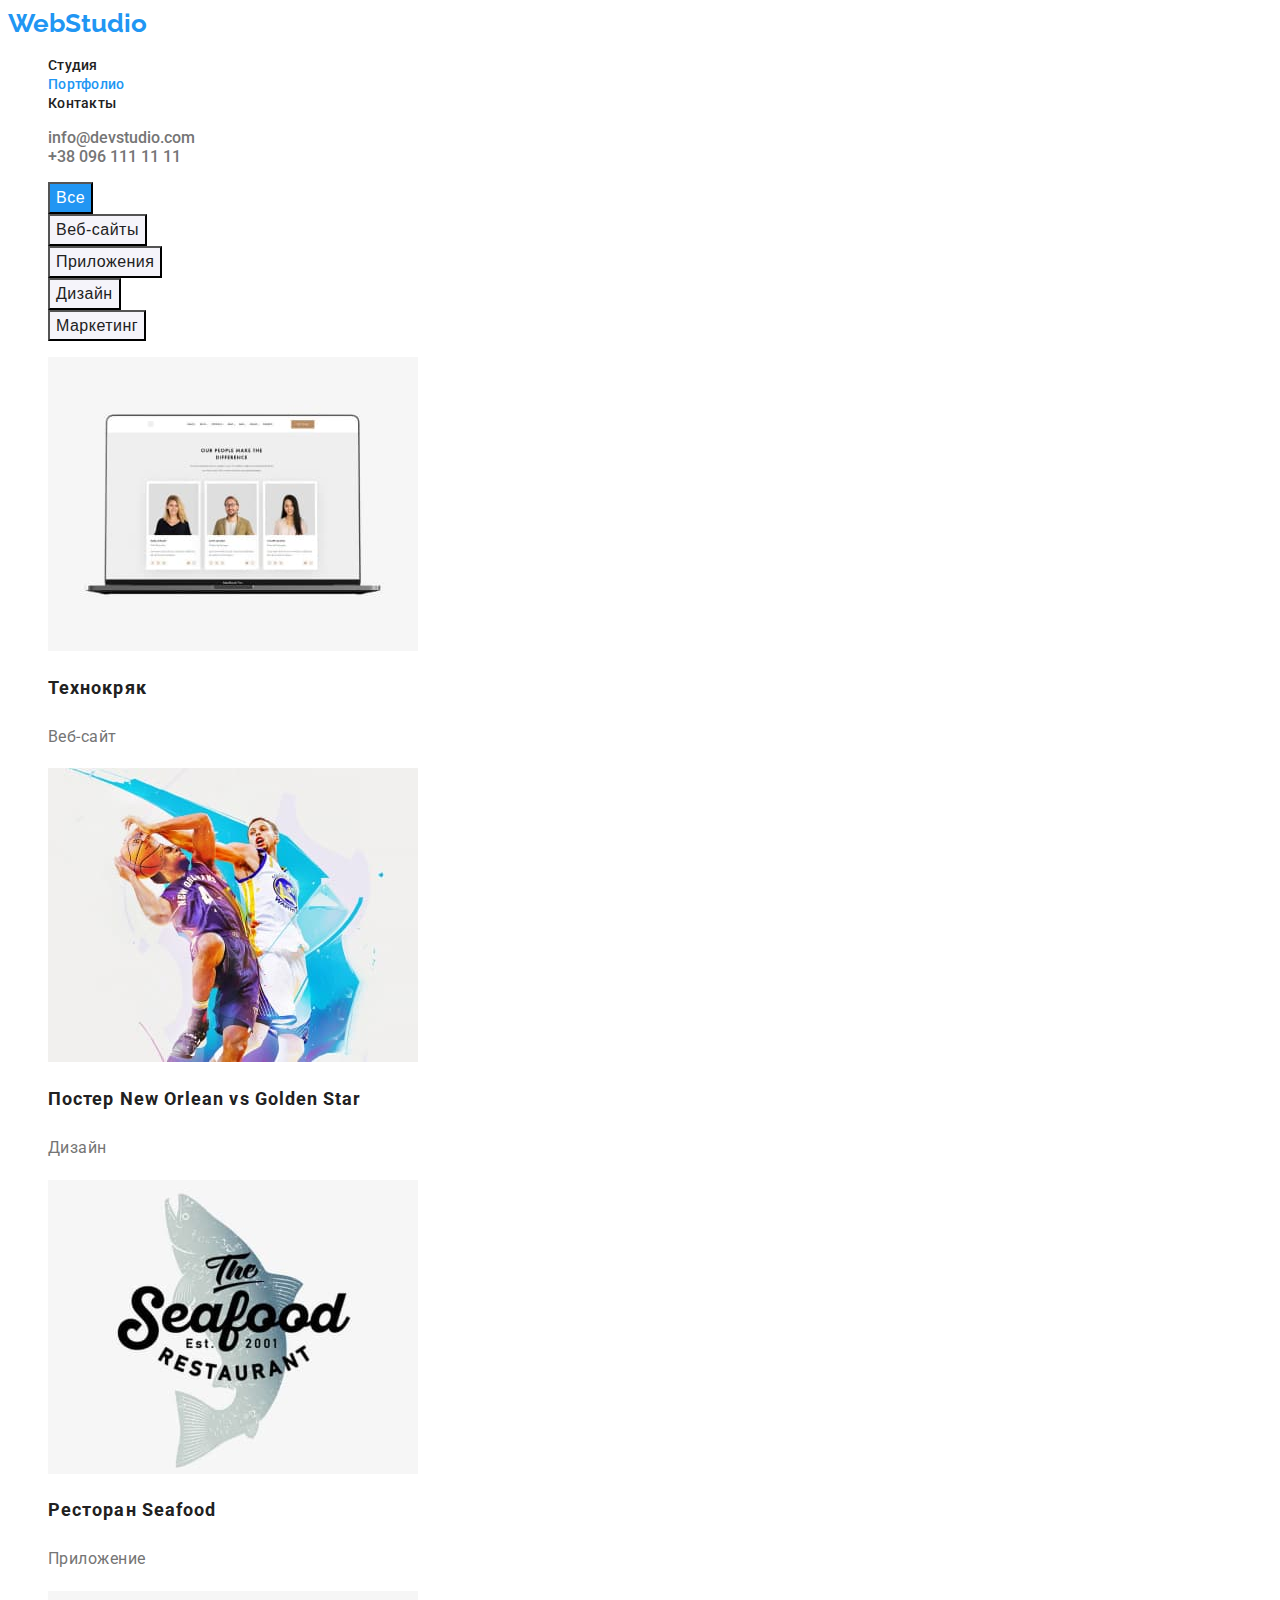
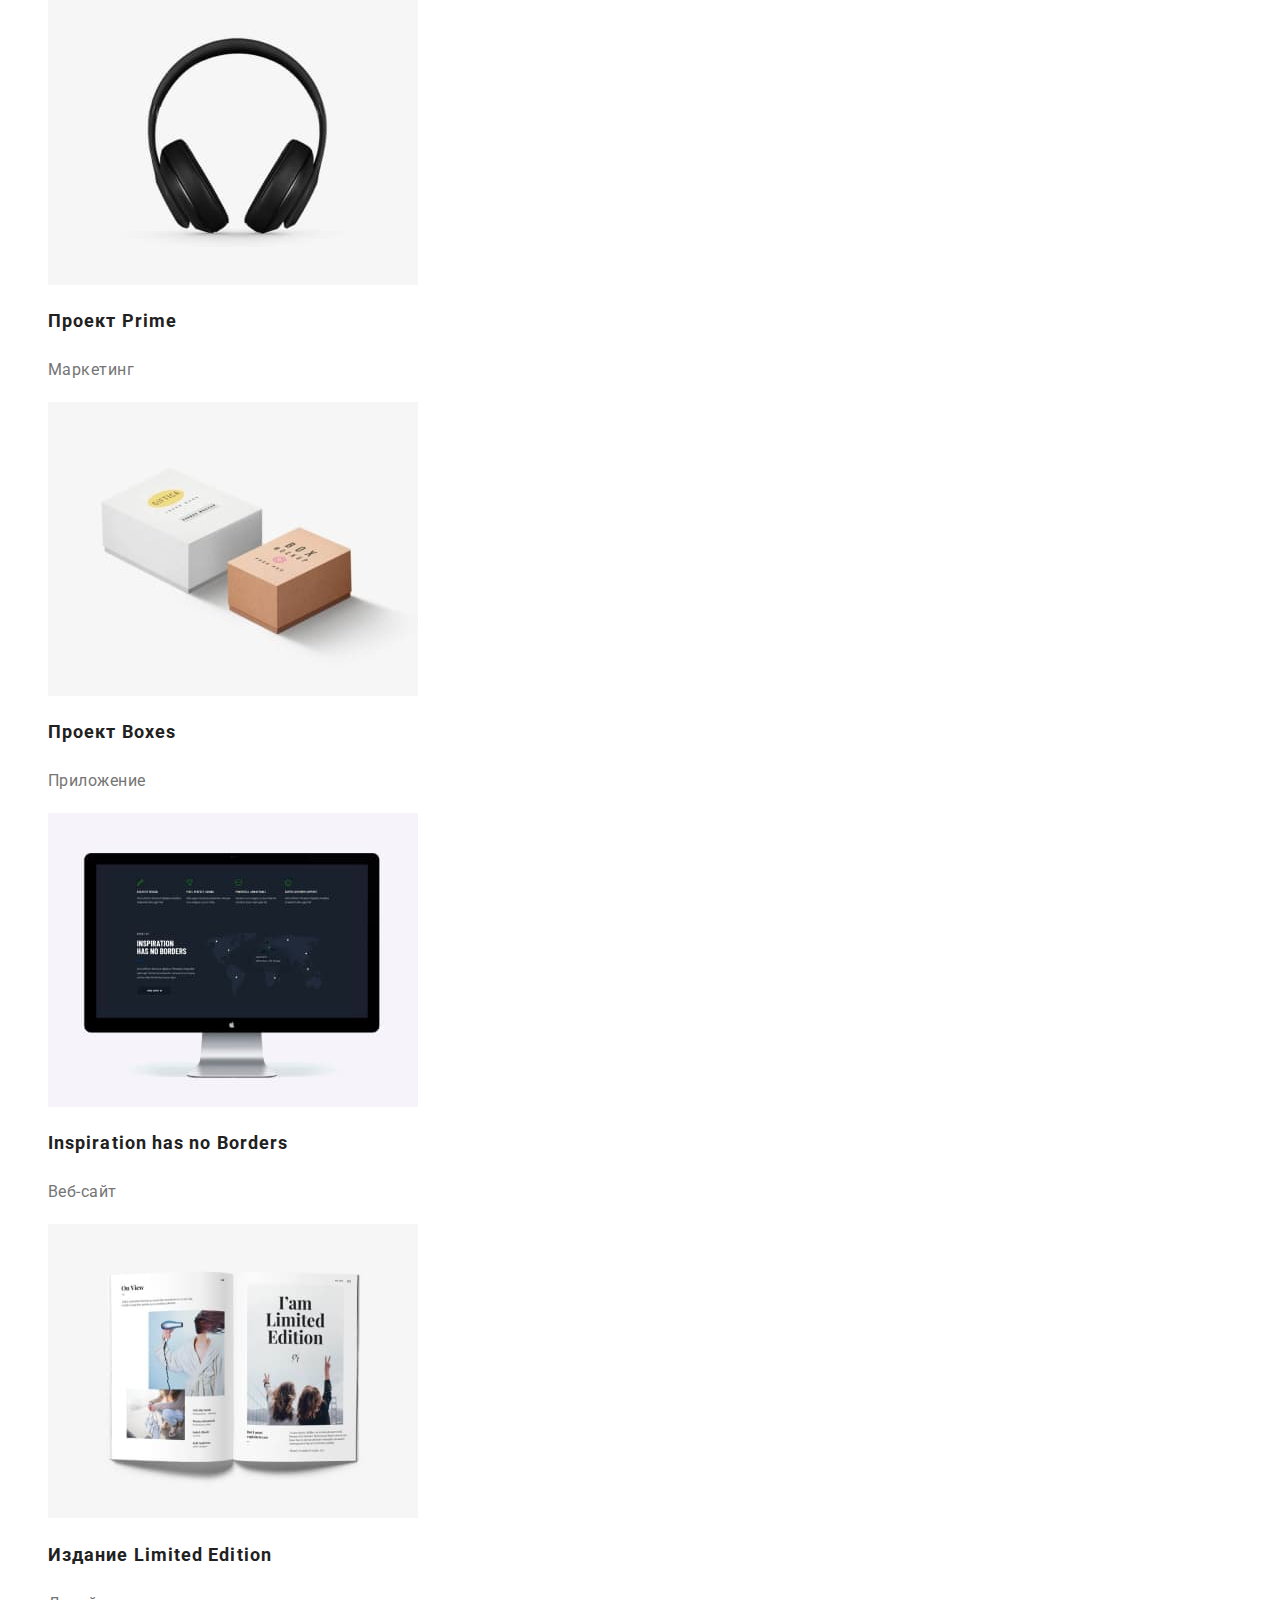
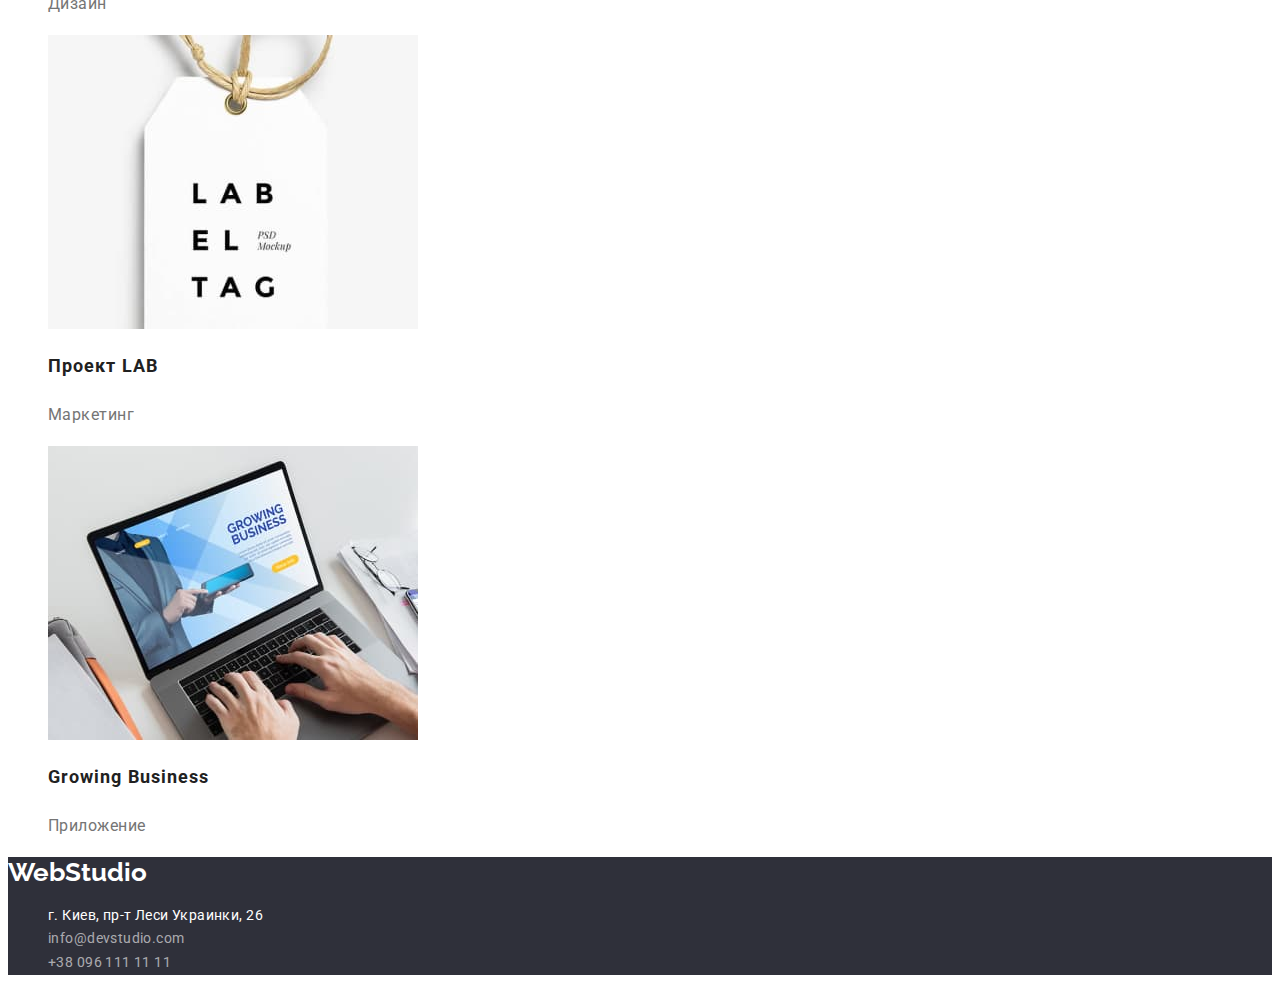
==== portfolio.html @ 75a7513d "Initial commit" ====
<!DOCTYPE html>
<html lang="ru">
<!--head-->

<head>
    <meta charset="UTF-8" />
    <meta http-equiv="X-UA-Compatible" content="IE=edge" />
    <meta name="viewport" content="width=device-width, initial-scale=1.0" />
    <title>Web Studio</title>
    <link rel="preconnect" href="https://fonts.googleapis.com" />
    <link rel="preconnect" href="https://fonts.gstatic.com" crossorigin />
    <link href="https://fonts.googleapis.com/css2?family=Raleway:wght@700&family=Roboto:wght@400;500;700;900&display=swap" rel="stylesheet" />
    <link rel="stylesheet" href="./css/style.css" />
</head>
<!--body-->

<body>
    <!--header-->
    <header class="header">
        <a href="./index.html" lang="en" class="logo link"><span>Web</span>Studio</a>
        <nav class="header-nav link">
            <ul class="nav-list list">
                <li class="nav-item"><a href="./index.html" class="nav-link link">Студия</a></li>
                <li class="nav-item">
                    <a href="./portfolio.html" class="nav-link link current-link">Портфолио</a>
                </li>
                <li class="nav-item"><a href="" class="nav-link link">Контакты</a></li>
            </ul>
        </nav>
        <ul class="contact-us list">
            <li class="contact-us-item">
                <a href="mailto:info@devstudio.com" lang="en" class="contact-us-link link">info@devstudio.com</a
          >
        </li>
        <li class="contact-us-item">
          <a href="tel:+380961111111" class="contact-us-link link">+38 096 111 11 11</a>
            </li>
        </ul>
    </header>
    <!--main-->
    <main>
        <section class="portfolio">
            <h1 class="visually-hidden">Наши работы</h1>
            <div class="portfolio-btn-list">
                <ul class="list">
                    <li>
                        <button type="button" class="portfolio-btn current-portfolio-btn">Все</button>
                    </li>
                    <li>
                        <button type="button" class="portfolio-btn">Веб-сайты</button>
                    </li>
                    <li>
                        <button type="button" class="portfolio-btn">Приложения</button>
                    </li>
                    <li>
                        <button type="button" class="portfolio-btn">Дизайн</button>
                    </li>
                    <li>
                        <button type="button" class="portfolio-btn">Маркетинг</button>
                    </li>
                </ul>
            </div>
            <ul class="list">
                <li>
                    <div>
                        <img src="./images/body/portfolio/technokrjak.jpg" alt="Наши люди" width="370" height="294" />
                        <h2 class="portfolio-title">Технокряк</h2>
                        <p class="portfolio-text">Веб-сайт</p>
                    </div>
                </li>
                <li>
                    <div>
                        <img src="./images/body/portfolio/new-orlean-vs-golden-star.jpg" alt="Баскетболисты" width="370" height="294" />
                        <h2 class="portfolio-title">Постер New Orlean vs Golden Star</h2>
                        <p class="portfolio-text">Дизайн</p>
                    </div>
                </li>
                <li>
                    <div>
                        <img src="./images/body/portfolio/seafood.jpg" alt="Постер ресторана Сифуд" width="370" height="294" />
                        <h2 class="portfolio-title">Ресторан Seafood</h2>
                        <p class="portfolio-text">Приложение</p>
                    </div>
                </li>
                <li>
                    <div>
                        <img src="./images/body/portfolio/project-prime.jpg" alt="Наушники" width="370" height="294" />
                        <h2 class="portfolio-title">Проект Prime</h2>
                        <p class="portfolio-text">Маркетинг</p>
                    </div>
                </li>
                <li>
                    <div>
                        <img src="./images/body/portfolio/project-boxes.jpg" alt="Две коробки" width="370" height="294" />
                        <h2 class="portfolio-title">Проект Boxes</h2>
                        <p class="portfolio-text">Приложение</p>
                    </div>
                </li>
                <li>
                    <div></div>
                    <img src="./images/body/portfolio/inspirations.jpg" alt="Монитор с отобращающимся сайтом на нем" width="370" height="294" />
                    <h2 class="portfolio-title">Inspiration has no Borders</h2>
                    <p class="portfolio-text">Веб-сайт</p>
                </li>
                <li>
                    <div>
                        <img src="./images/body/portfolio/limited-edition.jpg" alt="Открытая книга" width="370" height="294" />
                        <h2 class="portfolio-title">Издание Limited Edition</h2>
                        <p class="portfolio-text">Дизайн</p>
                    </div>
                </li>
                <li>
                    <div>
                        <img src="./images/body/portfolio/project-lab.jpg" alt="Бирка с надписью" width="370" height="294" />
                        <h2 class="portfolio-title">Проект LAB</h2>
                        <p class="portfolio-text">Маркетинг</p>
                    </div>
                </li>
                <li>
                    <div>
                        <img src="./images/body/portfolio/growing-business.jpg" alt="Работа за ноутбуком" width="370" height="294" />
                        <h2 class="portfolio-title">Growing Business</h2>
                        <p class="portfolio-text">Приложение</p>
                    </div>
                </li>
            </ul>
        </section>
    </main>
    <!--footer-->
    <footer class="footer">
        <a href="./index.html" lang="en" class="logo link logo-footer"><span>Web</span>Studio</a>
        <address class="address">
        <ul class="address-list list">
          <li class="address-item">
            <a
              href="https://goo.gl/maps/aVmXrmSKE6ymTyCH6"
              target="no_blank"
              rel="noopener noreferer"
              class="address-link office link"
              >г. Киев, пр-т Леси Украинки, 26</a
            >
          </li>
          <li class="address-item">
            <a href="mailto:info@devstudio.com" lang="en" class="address-link link"
              >info@devstudio.com</a
            >
          </li>
          <li class="address-item">
            <a href="tel:+380961111111" class="address-link link">+38 096 111 11 11</a>
          </li>
        </ul>
      </address>
    </footer>
</body>

</html>
---- css/style.css ----
:root {
    --main-font-family: 'Roboto', sans-serif;
    --secondary-font-family: 'Raleway', sans-serif;
    --text-font-size: 14px;
    --hero-text-color: #FFFFFF;
    --primary-text-color: #212121;
    --secondary-text-color: #757575;
    --accent-color: #2196F3;
    --primary-background-color: #2F303A;
    --secondary-background-color: #F5F4FA;
    --address-text-color: rgba(255, 255, 255, 0.6);
}

body {
    font-family: var(--main-font-family);
}

.list {
    list-style: none;
}

.link {
    text-decoration: none;
}

.address {
    font-style: normal;
}

.visually-hidden {
    position: absolute;
    width: 1px;
    height: 1px;
    margin: -1px;
    border: 0;
    padding: 0;
    clip: rect(0 0 0 0);
    overflow: hidden;
}


/*------HEADER------*/

.logo {
    font-family: var(--secondary-font-family);
    font-weight: 700;
    font-size: 26px;
    line-height: 1.19;
    color: var(--accent-color);
}

.logo-header {
    color: var(--primary-text-color);
}

.nav-link {
    font-weight: 500;
    font-size: var(--text-font-size);
    line-height: 1.14;
    letter-spacing: 0.02em;
    color: var(--primary-text-color);
}

.nav-link:hover,
.nav-link:focus {
    color: var(--accent-color);
    cursor: pointer;
}

.current-link {
    color: var(--accent-color);
}

.contact-us-link {
    font-weight: 500;
    color: var(--secondary-text-color);
}

.contact-us-link:hover,
.contact-us-link:focus {
    color: var(--accent-color);
    cursor: pointer;
}


/*------HEADER------*/


/*------MAIN------*/

.hero {
    background-color: var(--primary-background-color);
    color: var(--hero-text-color);
}

.hero-title {
    font-weight: 900;
    font-size: 44px;
    line-height: 1.36;
    text-align: center;
    letter-spacing: 0.06em;
    text-transform: uppercase;
}

.btn {
    font-weight: 700;
    font-size: 16px;
    line-height: 1.88;
    display: flex;
    align-items: center;
    text-align: center;
    letter-spacing: 0.06em;
    background-color: var(--accent-color);
    box-shadow: 0px 4px 4px rgba(0, 0, 0, 0.15);
    border-radius: 4px;
    color: inherit;
}

.main-tasks-title {
    font-weight: 700;
    font-size: var(--text-font-size);
    line-height: 1.14;
    letter-spacing: 0.03em;
    text-transform: uppercase;
    color: var(--primary-text-color);
}

.main-tasks-text {
    font-weight: 400;
    font-size: var(--text-font-size);
    line-height: 1.71;
    letter-spacing: 0.03em;
    color: var(--secondary-text-color);
}

.our-work-title,
.our-team-title {
    font-weight: 700;
    font-size: 36px;
    line-height: 1.17;
    text-align: center;
    letter-spacing: 0.03em;
    color: var(--primary-text-color);
}

.our-team {
    background-color: var(--secondary-background-color);
}

.our-team-name,
.our-team-text {
    font-weight: 500;
    font-size: 16px;
    line-height: 1.19;
    text-align: center;
    letter-spacing: 0.03em;
    color: var(--primary-text-color);
}

.our-team-text {
    font-weight: 400;
    color: var(--secondary-text-color);
}


/*---PORTFOLIO----*/

.portfolio-btn {
    font-weight: 500;
    font-size: 16px;
    line-height: 1.62;
    text-align: center;
    letter-spacing: 0.03em;
    color: var(--primary-text-color);
    background-color: var(--secondary-background-color);
}

.portfolio-btn:hover,
.portfolio-btn:focus {
    color: var(--hero-text-color);
    background-color: var(--accent-color);
}

.current-portfolio-btn {
    background-color: var(--accent-color);
    color: var(--hero-text-color);
}

.portfolio-title {
    font-weight: 700;
    font-size: 18px;
    line-height: 2;
    letter-spacing: 0.06em;
    color: var(--primary-text-color);
}

.portfolio-text {
    font-weight: 400;
    font-size: 16px;
    line-height: 1.88;
    letter-spacing: 0.03em;
    color: var(--secondary-text-color);
}


/*---PORTFOLIO----*/


/*------MAIN------*/


/*------FOOTER------*/

.footer {
    background-color: var(--primary-background-color);
}

.address-link {
    font-weight: 400;
    font-size: var(--text-font-size);
    line-height: 1.71;
    letter-spacing: 0.03em;
    color: var(--address-text-color);
}

.office {
    color: var(--hero-text-color);
}

.logo-footer {
    color: var(--hero-text-color);
}
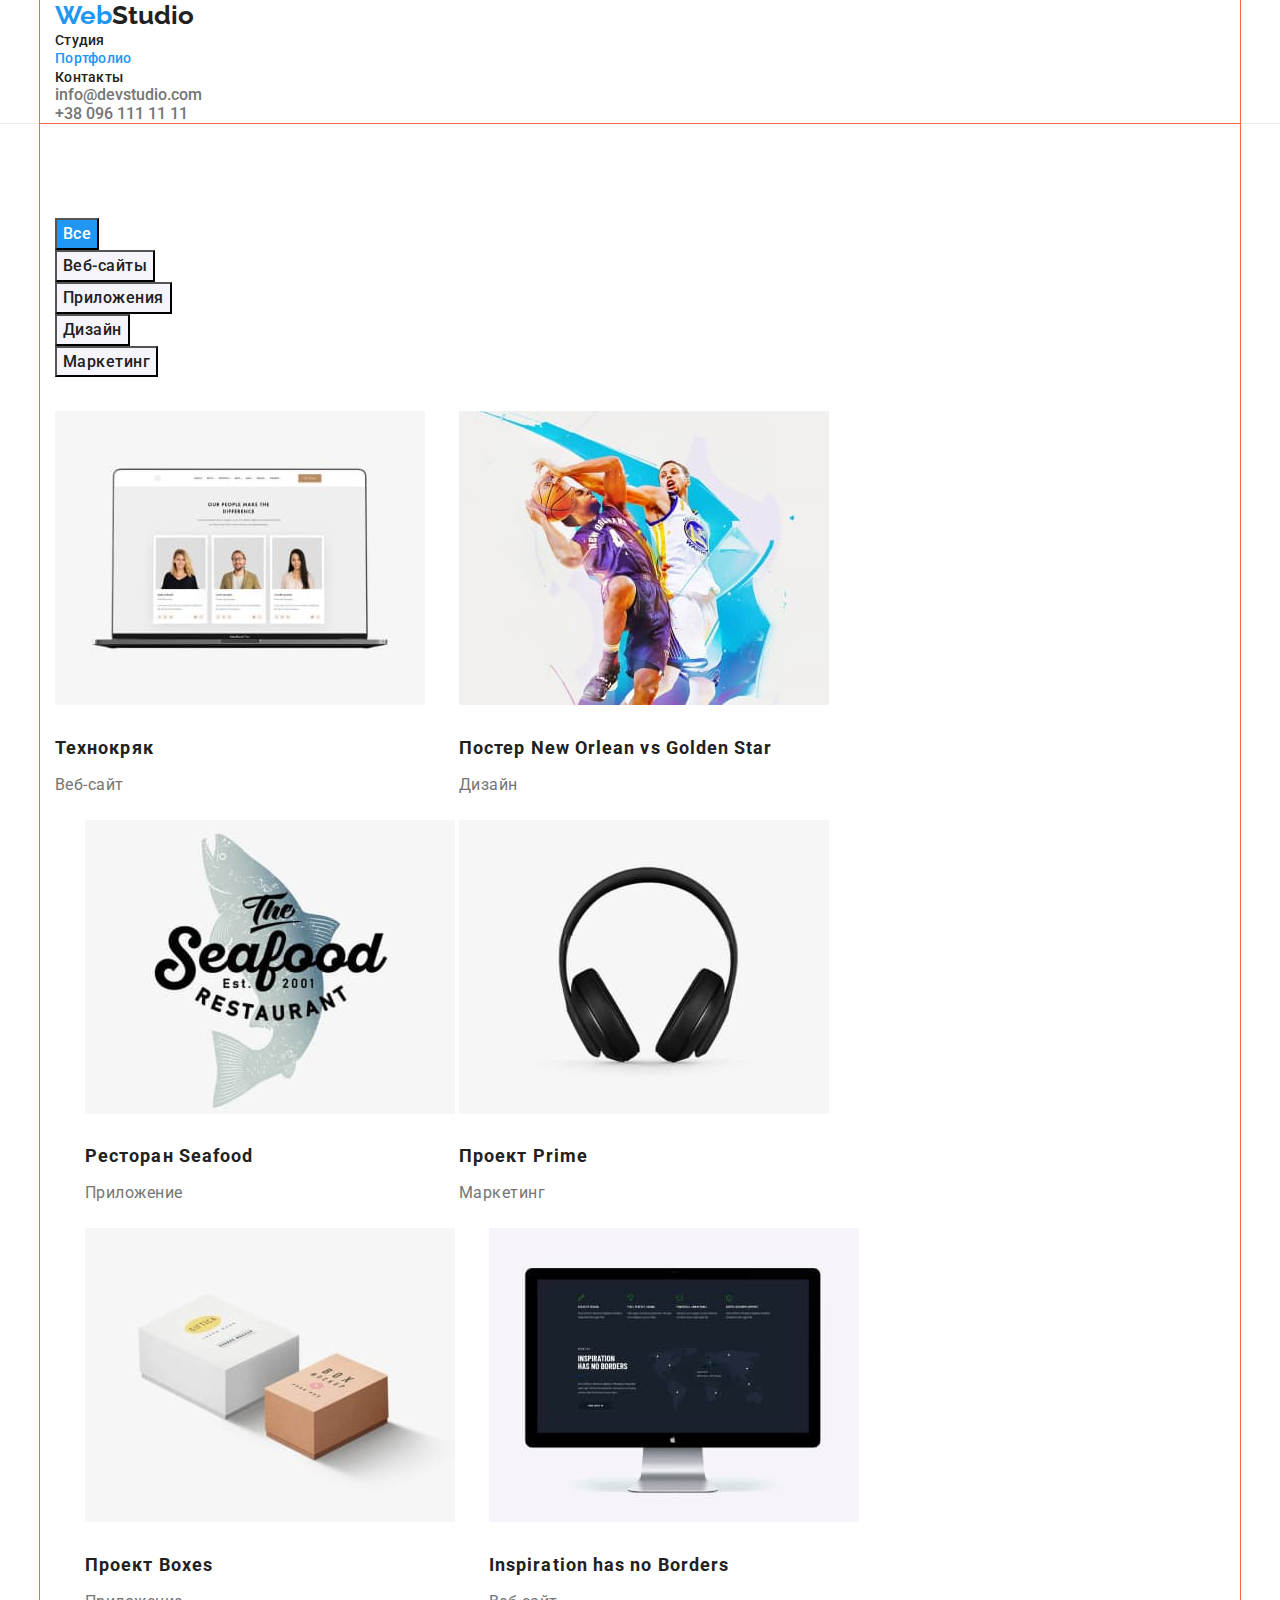
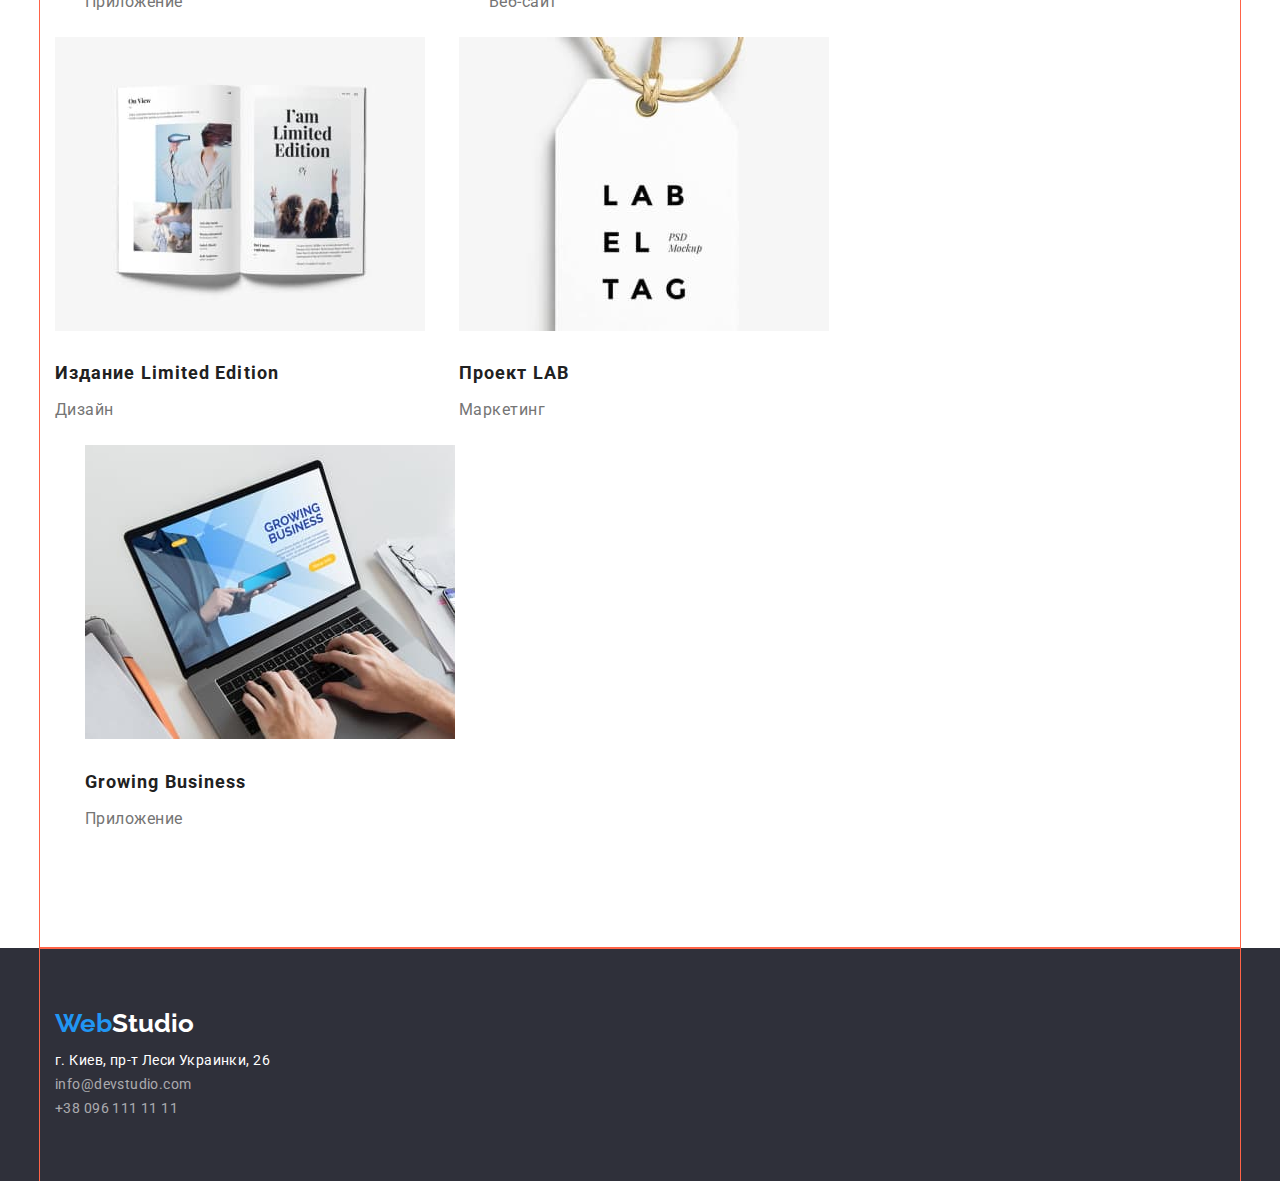
==== commit dfbef8e4: "add margin/padding" ====
--- a/portfolio.html
+++ b/portfolio.html
@@ -10,6 +10,7 @@
     <link rel="preconnect" href="https://fonts.googleapis.com" />
     <link rel="preconnect" href="https://fonts.gstatic.com" crossorigin />
     <link href="https://fonts.googleapis.com/css2?family=Raleway:wght@700&family=Roboto:wght@400;500;700;900&display=swap" rel="stylesheet" />
+    <link rel="stylesheet" href="https://cdn.jsdelivr.net/npm/modern-normalize@1.1.0/modern-normalize.min.css" />
     <link rel="stylesheet" href="./css/style.css" />
 </head>
 <!--body-->
@@ -17,139 +18,152 @@
 <body>
     <!--header-->
     <header class="header">
-        <a href="./index.html" lang="en" class="logo link"><span>Web</span>Studio</a>
+        <div class="container">
+            <a href="./index.html" lang="en" class="logo link">Web<span class="logo-header">Studio</span></a
+        >
         <nav class="header-nav link">
-            <ul class="nav-list list">
-                <li class="nav-item"><a href="./index.html" class="nav-link link">Студия</a></li>
-                <li class="nav-item">
-                    <a href="./portfolio.html" class="nav-link link current-link">Портфолио</a>
+          <ul class="nav-list list">
+            <li class="nav-item">
+              <a href="./index.html" class="nav-link link">Студия</a>
+            </li>
+            <li class="nav-item">
+                <a href="./portfolio.html " class="nav-link link current-link">Портфолио</a>
+            </li>
+            <li class="nav-item">
+                <a href="#" class="nav-link link">Контакты</a>
+            </li>
+            </ul>
+            </nav>
+            <ul class="contact-us list">
+                <li class="contact-us-item">
+                    <a href="mailto:info@devstudio.com" lang="en" class="contact-us-link link">info@devstudio.com</a
+            >
+          </li>
+          <li class="contact-us-item">
+            <a href="tel:+380961111111" class="contact-us-link link">+38 096 111 11 11</a>
                 </li>
-                <li class="nav-item"><a href="" class="nav-link link">Контакты</a></li>
             </ul>
-        </nav>
-        <ul class="contact-us list">
-            <li class="contact-us-item">
-                <a href="mailto:info@devstudio.com" lang="en" class="contact-us-link link">info@devstudio.com</a
-          >
-        </li>
-        <li class="contact-us-item">
-          <a href="tel:+380961111111" class="contact-us-link link">+38 096 111 11 11</a>
-            </li>
-        </ul>
+        </div>
     </header>
     <!--main-->
     <main>
         <section class="portfolio">
-            <h1 class="visually-hidden">Наши работы</h1>
-            <div class="portfolio-btn-list">
+            <div class="container">
+                <h1 class="visually-hidden">Наши работы</h1>
+                <div class="portfolio-btn-list">
+                    <ul class="list">
+                        <li class="item">
+                            <button type="button" class="portfolio-btn current-portfolio-btn">Все</button>
+                        </li>
+                        <li class="item">
+                            <button type="button" class="portfolio-btn">Веб-сайты</button>
+                        </li>
+                        <li class="item">
+                            <button type="button" class="portfolio-btn">Приложения</button>
+                        </li>
+                        <li class="item">
+                            <button type="button" class="portfolio-btn">Дизайн</button>
+                        </li>
+                        <li class="item">
+                            <button type="button" class="portfolio-btn">Маркетинг</button>
+                        </li>
+                    </ul>
+                </div>
                 <ul class="list">
-                    <li>
-                        <button type="button" class="portfolio-btn current-portfolio-btn">Все</button>
+                    <li class="portfolio-item">
+                        <div class="inner-box">
+                            <img class="img" src="./images/body/portfolio/technokrjak.jpg" alt="Наши люди" width="370" height="294" />
+                            <h2 class="portfolio-title">Технокряк</h2>
+                            <p class="portfolio-text">Веб-сайт</p>
+                        </div>
                     </li>
-                    <li>
-                        <button type="button" class="portfolio-btn">Веб-сайты</button>
+                    <li class="portfolio-item">
+                        <div class="inner-box">
+                            <img class="img" src="./images/body/portfolio/new-orlean-vs-golden-star.jpg" alt="Баскетболисты" width="370" height="294" />
+                            <h2 class="portfolio-title">Постер New Orlean vs Golden Star</h2>
+                            <p class="portfolio-text">Дизайн</p>
+                        </div>
                     </li>
-                    <li>
-                        <button type="button" class="portfolio-btn">Приложения</button>
+                    <li class="portfolio-item">
+                        <div class="inner-box">
+                            <img class="img" src="./images/body/portfolio/seafood.jpg" alt="Постер ресторана Сифуд" width="370" height="294" />
+                            <h2 class="portfolio-title">Ресторан Seafood</h2>
+                            <p class="portfolio-text">Приложение</p>
+                        </div>
                     </li>
-                    <li>
-                        <button type="button" class="portfolio-btn">Дизайн</button>
+                    <li class="portfolio-item">
+                        <div class="inner-box">
+                            <img class="img" src="./images/body/portfolio/project-prime.jpg" alt="Наушники" width="370" height="294" />
+                            <h2 class="portfolio-title">Проект Prime</h2>
+                            <p class="portfolio-text">Маркетинг</p>
+                        </div>
                     </li>
-                    <li>
-                        <button type="button" class="portfolio-btn">Маркетинг</button>
+                    <li class="portfolio-item">
+                        <div class="inner-box">
+                            <img class="img" src="./images/body/portfolio/project-boxes.jpg" alt="Две коробки" width="370" height="294" />
+                            <h2 class="portfolio-title">Проект Boxes</h2>
+                            <p class="portfolio-text">Приложение</p>
+                        </div>
+                    </li>
+                    <li class="portfolio-item">
+                        <div class="inner-box">
+                            <img class="img" src="./images/body/portfolio/inspirations.jpg" alt="Монитор с отобращающимся сайтом на нем" width="370" height="294" />
+                            <h2 class="portfolio-title">Inspiration has no Borders</h2>
+                            <p class="portfolio-text">Веб-сайт</p>
+                        </div>
+                    </li>
+                    <li class="portfolio-item">
+                        <div class="inner-box">
+                            <img class="img" src="./images/body/portfolio/limited-edition.jpg" alt="Открытая книга" width="370" height="294" />
+                            <h2 class="portfolio-title">Издание Limited Edition</h2>
+                            <p class="portfolio-text">Дизайн</p>
+                        </div>
+                    </li>
+                    <li class="portfolio-item">
+                        <div class="inner-box">
+                            <img class="img" src="./images/body/portfolio/project-lab.jpg" alt="Бирка с надписью" width="370" height="294" />
+                            <h2 class="portfolio-title">Проект LAB</h2>
+                            <p class="portfolio-text">Маркетинг</p>
+                        </div>
+                    </li>
+                    <li class="portfolio-item">
+                        <div class="inner-box">
+                            <img class="img" src="./images/body/portfolio/growing-business.jpg" alt="Работа за ноутбуком" width="370" height="294" />
+                            <h2 class="portfolio-title">Growing Business</h2>
+                            <p class="portfolio-text">Приложение</p>
+                        </div>
                     </li>
                 </ul>
             </div>
-            <ul class="list">
-                <li>
-                    <div>
-                        <img src="./images/body/portfolio/technokrjak.jpg" alt="Наши люди" width="370" height="294" />
-                        <h2 class="portfolio-title">Технокряк</h2>
-                        <p class="portfolio-text">Веб-сайт</p>
-                    </div>
-                </li>
-                <li>
-                    <div>
-                        <img src="./images/body/portfolio/new-orlean-vs-golden-star.jpg" alt="Баскетболисты" width="370" height="294" />
-                        <h2 class="portfolio-title">Постер New Orlean vs Golden Star</h2>
-                        <p class="portfolio-text">Дизайн</p>
-                    </div>
-                </li>
-                <li>
-                    <div>
-                        <img src="./images/body/portfolio/seafood.jpg" alt="Постер ресторана Сифуд" width="370" height="294" />
-                        <h2 class="portfolio-title">Ресторан Seafood</h2>
-                        <p class="portfolio-text">Приложение</p>
-                    </div>
-                </li>
-                <li>
-                    <div>
-                        <img src="./images/body/portfolio/project-prime.jpg" alt="Наушники" width="370" height="294" />
-                        <h2 class="portfolio-title">Проект Prime</h2>
-                        <p class="portfolio-text">Маркетинг</p>
-                    </div>
-                </li>
-                <li>
-                    <div>
-                        <img src="./images/body/portfolio/project-boxes.jpg" alt="Две коробки" width="370" height="294" />
-                        <h2 class="portfolio-title">Проект Boxes</h2>
-                        <p class="portfolio-text">Приложение</p>
-                    </div>
-                </li>
-                <li>
-                    <div></div>
-                    <img src="./images/body/portfolio/inspirations.jpg" alt="Монитор с отобращающимся сайтом на нем" width="370" height="294" />
-                    <h2 class="portfolio-title">Inspiration has no Borders</h2>
-                    <p class="portfolio-text">Веб-сайт</p>
-                </li>
-                <li>
-                    <div>
-                        <img src="./images/body/portfolio/limited-edition.jpg" alt="Открытая книга" width="370" height="294" />
-                        <h2 class="portfolio-title">Издание Limited Edition</h2>
-                        <p class="portfolio-text">Дизайн</p>
-                    </div>
-                </li>
-                <li>
-                    <div>
-                        <img src="./images/body/portfolio/project-lab.jpg" alt="Бирка с надписью" width="370" height="294" />
-                        <h2 class="portfolio-title">Проект LAB</h2>
-                        <p class="portfolio-text">Маркетинг</p>
-                    </div>
-                </li>
-                <li>
-                    <div>
-                        <img src="./images/body/portfolio/growing-business.jpg" alt="Работа за ноутбуком" width="370" height="294" />
-                        <h2 class="portfolio-title">Growing Business</h2>
-                        <p class="portfolio-text">Приложение</p>
-                    </div>
-                </li>
-            </ul>
         </section>
     </main>
     <!--footer-->
     <footer class="footer">
-        <a href="./index.html" lang="en" class="logo link logo-footer"><span>Web</span>Studio</a>
+        <div class="container">
+            <a href="./index.html" lang="en" class="logo link">Web<span class="logo-footer">Studio</span></a
+        >
         <address class="address">
-        <ul class="address-list list">
-          <li class="address-item">
-            <a
-              href="https://goo.gl/maps/aVmXrmSKE6ymTyCH6"
-              target="no_blank"
-              rel="noopener noreferer"
-              class="address-link office link"
-              >г. Киев, пр-т Леси Украинки, 26</a
-            >
-          </li>
-          <li class="address-item">
-            <a href="mailto:info@devstudio.com" lang="en" class="address-link link"
-              >info@devstudio.com</a
-            >
-          </li>
-          <li class="address-item">
-            <a href="tel:+380961111111" class="address-link link">+38 096 111 11 11</a>
-          </li>
-        </ul>
-      </address>
+          <ul class="address-list list">
+            <li class="address-item">
+              <a
+                href="https://goo.gl/maps/aVmXrmSKE6ymTyCH6"
+                target="no_blank"
+                rel="noopener noreferer"
+                class="address-link office link"
+                >г. Киев, пр-т Леси Украинки, 26</a
+              >
+            </li>
+            <li class="address-item">
+              <a href="mailto:info@devstudio.com" lang="en" class="address-link link"
+                >info@devstudio.com</a
+              >
+            </li>
+            <li class="address-item">
+              <a href="tel:+380961111111" class="address-link link">+38 096 111 11 11</a>
+            </li>
+            </ul>
+            </address>
+        </div>
     </footer>
 </body>
 
--- a/css/style.css
+++ b/css/style.css
@@ -15,6 +15,27 @@
     font-family: var(--main-font-family);
 }
 
+h1,
+h2,
+h3,
+h4,
+h5,
+h6,
+p,
+ul {
+    margin: 0;
+    padding: 0;
+}
+
+.container {
+    width: 1200px;
+    margin-left: auto;
+    margin-right: auto;
+    padding-left: 15px;
+    padding-right: 15px;
+    outline: 1px solid tomato;
+}
+
 .list {
     list-style: none;
 }
@@ -41,6 +62,10 @@
 
 /*------HEADER------*/
 
+.header {
+    border-bottom: 1px solid #ECECEC;
+}
+
 .logo {
     font-family: var(--secondary-font-family);
     font-weight: 700;
@@ -91,6 +116,7 @@
 .hero {
     background-color: var(--primary-background-color);
     color: var(--hero-text-color);
+    text-align: center;
 }
 
 .hero-title {
@@ -100,6 +126,9 @@
     text-align: center;
     letter-spacing: 0.06em;
     text-transform: uppercase;
+    margin-bottom: 30px;
+    padding-left: 237px;
+    padding-right: 237px;
 }
 
 .btn {
@@ -116,6 +145,25 @@
     color: inherit;
 }
 
+.hero-btn {
+    display: inline-block;
+}
+
+.main-tasks .container {
+    padding-top: 85px;
+    padding-bottom: 94px;
+}
+
+.main-tasks-item {
+    display: inline-block;
+    margin-left: 30px;
+    width: 22.5%;
+}
+
+.main-tasks-item:first-child {
+    margin-left: 0;
+}
+
 .main-tasks-title {
     font-weight: 700;
     font-size: var(--text-font-size);
@@ -123,6 +171,7 @@
     letter-spacing: 0.03em;
     text-transform: uppercase;
     color: var(--primary-text-color);
+    margin-bottom: 10px;
 }
 
 .main-tasks-text {
@@ -141,10 +190,39 @@
     text-align: center;
     letter-spacing: 0.03em;
     color: var(--primary-text-color);
+    margin-bottom: 50px;
+}
+
+.our-work .container,
+.our-team .container {
+    padding-bottom: 94px;
+}
+
+.our-work-item {
+    display: inline-block;
+    margin-left: 30px;
+}
+
+.our-work-item:first-child {
+    margin-left: 0;
 }
 
 .our-team {
     background-color: var(--secondary-background-color);
+}
+
+.our-team .img {
+    margin-bottom: 30px;
+}
+
+.our-team-item {
+    display: inline-block;
+    margin-left: 30px;
+    padding-bottom: 30px;
+}
+
+.our-team-item:first-child {
+    margin-left: 0;
 }
 
 .our-team-name,
@@ -155,15 +233,26 @@
     text-align: center;
     letter-spacing: 0.03em;
     color: var(--primary-text-color);
+    margin-bottom: 10px;
 }
 
 .our-team-text {
     font-weight: 400;
     color: var(--secondary-text-color);
+    margin-bottom: 0;
 }
 
 
 /*---PORTFOLIO----*/
+
+.portfolio .container {
+    padding-top: 94px;
+    padding-bottom: 94px;
+}
+
+.portfolio-btn-list {
+    margin-bottom: 34px;
+}
 
 .portfolio-btn {
     font-weight: 500;
@@ -186,12 +275,27 @@
     color: var(--hero-text-color);
 }
 
+.portfolio .portfolio-item {
+    display: inline-block;
+    margin-left: 30px;
+    margin-bottom: 20px;
+}
+
+.portfolio .portfolio-item:nth-child(3n+1) {
+    margin-left: 0;
+}
+
+.portfolio .img {
+    margin-bottom: 20px;
+}
+
 .portfolio-title {
     font-weight: 700;
     font-size: 18px;
     line-height: 2;
     letter-spacing: 0.06em;
     color: var(--primary-text-color);
+    margin-bottom: 4px;
 }
 
 .portfolio-text {
@@ -203,16 +307,20 @@
 }
 
 
-/*---PORTFOLIO----*/
-
-
-/*------MAIN------*/
-
-
 /*------FOOTER------*/
 
 .footer {
     background-color: var(--primary-background-color);
+}
+
+.footer .container {
+    padding-top: 60px;
+    padding-bottom: 60px;
+}
+
+.footer .container>a {
+    display: inline-block;
+    margin-bottom: 10px;
 }
 
 .address-link {
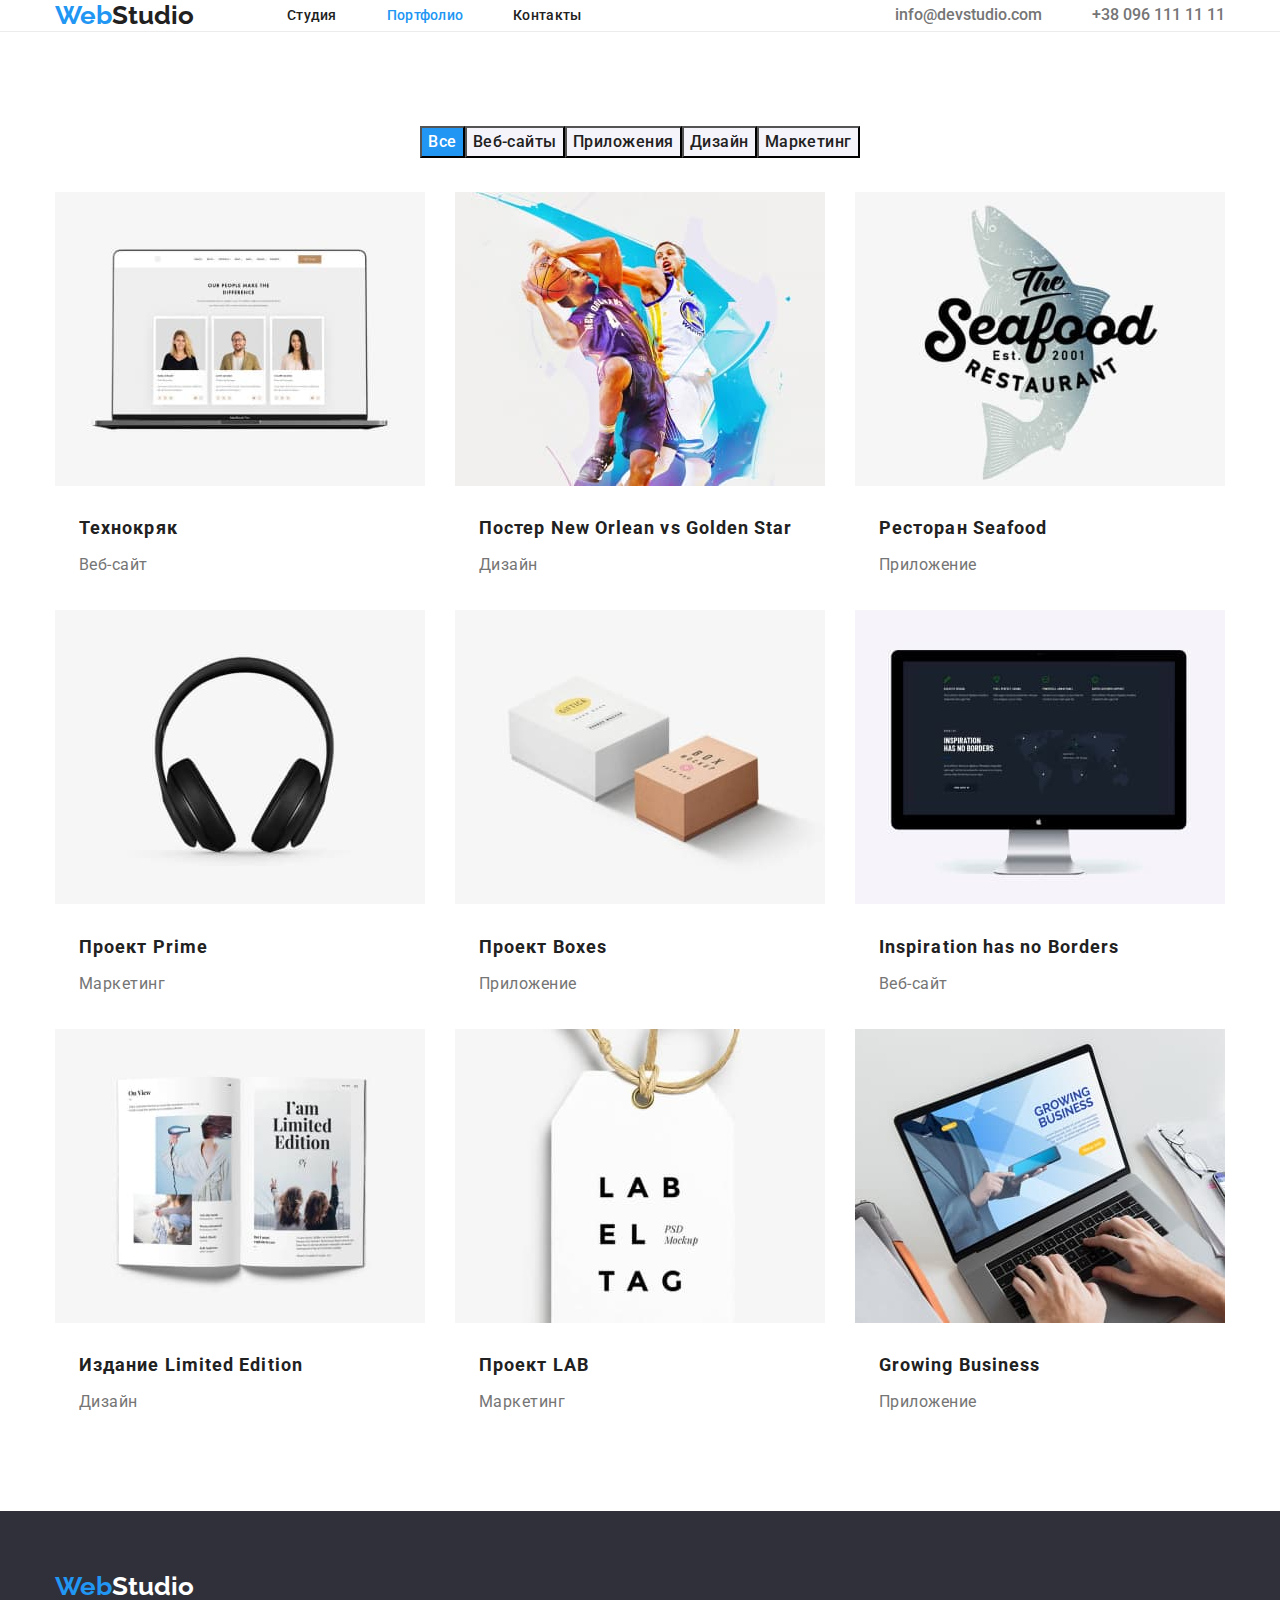
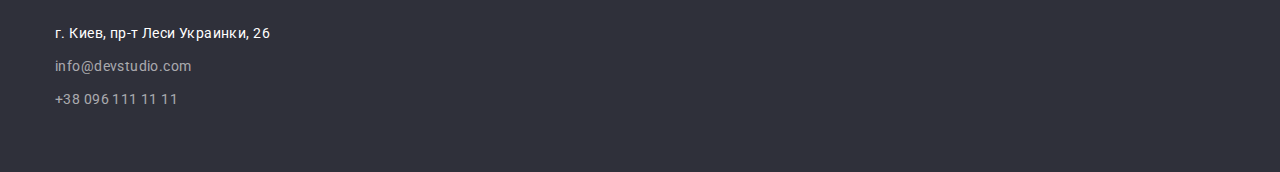
==== commit f3785d3a: "add flex-box" ====
--- a/portfolio.html
+++ b/portfolio.html
@@ -19,7 +19,7 @@
     <!--header-->
     <header class="header">
         <div class="container">
-            <a href="./index.html" lang="en" class="logo link">Web<span class="logo-header">Studio</span></a
+            <a class="logo link" href="./index.html" lang="en">Web<span class="logo-header">Studio</span></a
         >
         <nav class="header-nav link">
           <ul class="nav-list list">
@@ -50,88 +50,68 @@
         <section class="portfolio">
             <div class="container">
                 <h1 class="visually-hidden">Наши работы</h1>
-                <div class="portfolio-btn-list">
-                    <ul class="list">
-                        <li class="item">
-                            <button type="button" class="portfolio-btn current-portfolio-btn">Все</button>
-                        </li>
-                        <li class="item">
-                            <button type="button" class="portfolio-btn">Веб-сайты</button>
-                        </li>
-                        <li class="item">
-                            <button type="button" class="portfolio-btn">Приложения</button>
-                        </li>
-                        <li class="item">
-                            <button type="button" class="portfolio-btn">Дизайн</button>
-                        </li>
-                        <li class="item">
-                            <button type="button" class="portfolio-btn">Маркетинг</button>
-                        </li>
-                    </ul>
-                </div>
-                <ul class="list">
+                <ul class="btn-list list">
+                    <li class="item">
+                        <button class="portfolio-btn current-portfolio-btn" type="button">Все</button>
+                    </li>
+                    <li class="item">
+                        <button class="portfolio-btn" type="button">Веб-сайты</button>
+                    </li>
+                    <li class="item">
+                        <button class="portfolio-btn" type="button">Приложения</button>
+                    </li>
+                    <li class="item">
+                        <button class="portfolio-btn" type="button">Дизайн</button>
+                    </li>
+                    <li class="item">
+                        <button class="portfolio-btn" type="button">Маркетинг</button>
+                    </li>
+                </ul>
+                <ul class="list portfolio-list">
                     <li class="portfolio-item">
-                        <div class="inner-box">
-                            <img class="img" src="./images/body/portfolio/technokrjak.jpg" alt="Наши люди" width="370" height="294" />
-                            <h2 class="portfolio-title">Технокряк</h2>
-                            <p class="portfolio-text">Веб-сайт</p>
-                        </div>
+                        <img class="img" src="./images/body/portfolio/technokrjak.jpg" alt="Наши люди" width="370" height="294" />
+                        <h2 class="portfolio-title">Технокряк</h2>
+                        <p class="portfolio-text">Веб-сайт</p>
                     </li>
                     <li class="portfolio-item">
-                        <div class="inner-box">
-                            <img class="img" src="./images/body/portfolio/new-orlean-vs-golden-star.jpg" alt="Баскетболисты" width="370" height="294" />
-                            <h2 class="portfolio-title">Постер New Orlean vs Golden Star</h2>
-                            <p class="portfolio-text">Дизайн</p>
-                        </div>
+                        <img class="img" src="./images/body/portfolio/new-orlean-vs-golden-star.jpg" alt="Баскетболисты" width="370" height="294" />
+                        <h2 class="portfolio-title">Постер New Orlean vs Golden Star</h2>
+                        <p class="portfolio-text">Дизайн</p>
                     </li>
                     <li class="portfolio-item">
-                        <div class="inner-box">
-                            <img class="img" src="./images/body/portfolio/seafood.jpg" alt="Постер ресторана Сифуд" width="370" height="294" />
-                            <h2 class="portfolio-title">Ресторан Seafood</h2>
-                            <p class="portfolio-text">Приложение</p>
-                        </div>
+                        <img class="img" src="./images/body/portfolio/seafood.jpg" alt="Постер ресторана Сифуд" width="370" height="294" />
+                        <h2 class="portfolio-title">Ресторан Seafood</h2>
+                        <p class="portfolio-text">Приложение</p>
                     </li>
                     <li class="portfolio-item">
-                        <div class="inner-box">
-                            <img class="img" src="./images/body/portfolio/project-prime.jpg" alt="Наушники" width="370" height="294" />
-                            <h2 class="portfolio-title">Проект Prime</h2>
-                            <p class="portfolio-text">Маркетинг</p>
-                        </div>
+                        <img class="img" src="./images/body/portfolio/project-prime.jpg" alt="Наушники" width="370" height="294" />
+                        <h2 class="portfolio-title">Проект Prime</h2>
+                        <p class="portfolio-text">Маркетинг</p>
                     </li>
                     <li class="portfolio-item">
-                        <div class="inner-box">
-                            <img class="img" src="./images/body/portfolio/project-boxes.jpg" alt="Две коробки" width="370" height="294" />
-                            <h2 class="portfolio-title">Проект Boxes</h2>
-                            <p class="portfolio-text">Приложение</p>
-                        </div>
+                        <img class="img" src="./images/body/portfolio/project-boxes.jpg" alt="Две коробки" width="370" height="294" />
+                        <h2 class="portfolio-title">Проект Boxes</h2>
+                        <p class="portfolio-text">Приложение</p>
                     </li>
                     <li class="portfolio-item">
-                        <div class="inner-box">
-                            <img class="img" src="./images/body/portfolio/inspirations.jpg" alt="Монитор с отобращающимся сайтом на нем" width="370" height="294" />
-                            <h2 class="portfolio-title">Inspiration has no Borders</h2>
-                            <p class="portfolio-text">Веб-сайт</p>
-                        </div>
+                        <img class="img" src="./images/body/portfolio/inspirations.jpg" alt="Монитор с отобращающимся сайтом на нем" width="370" height="294" />
+                        <h2 class="portfolio-title">Inspiration has no Borders</h2>
+                        <p class="portfolio-text">Веб-сайт</p>
                     </li>
                     <li class="portfolio-item">
-                        <div class="inner-box">
-                            <img class="img" src="./images/body/portfolio/limited-edition.jpg" alt="Открытая книга" width="370" height="294" />
-                            <h2 class="portfolio-title">Издание Limited Edition</h2>
-                            <p class="portfolio-text">Дизайн</p>
-                        </div>
+                        <img class="img" src="./images/body/portfolio/limited-edition.jpg" alt="Открытая книга" width="370" height="294" />
+                        <h2 class="portfolio-title">Издание Limited Edition</h2>
+                        <p class="portfolio-text">Дизайн</p>
                     </li>
                     <li class="portfolio-item">
-                        <div class="inner-box">
-                            <img class="img" src="./images/body/portfolio/project-lab.jpg" alt="Бирка с надписью" width="370" height="294" />
-                            <h2 class="portfolio-title">Проект LAB</h2>
-                            <p class="portfolio-text">Маркетинг</p>
-                        </div>
+                        <img class="img" src="./images/body/portfolio/project-lab.jpg" alt="Бирка с надписью" width="370" height="294" />
+                        <h2 class="portfolio-title">Проект LAB</h2>
+                        <p class="portfolio-text">Маркетинг</p>
                     </li>
                     <li class="portfolio-item">
-                        <div class="inner-box">
-                            <img class="img" src="./images/body/portfolio/growing-business.jpg" alt="Работа за ноутбуком" width="370" height="294" />
-                            <h2 class="portfolio-title">Growing Business</h2>
-                            <p class="portfolio-text">Приложение</p>
-                        </div>
+                        <img class="img" src="./images/body/portfolio/growing-business.jpg" alt="Работа за ноутбуком" width="370" height="294" />
+                        <h2 class="portfolio-title">Growing Business</h2>
+                        <p class="portfolio-text">Приложение</p>
                     </li>
                 </ul>
             </div>
@@ -140,7 +120,7 @@
     <!--footer-->
     <footer class="footer">
         <div class="container">
-            <a href="./index.html" lang="en" class="logo link">Web<span class="logo-footer">Studio</span></a
+            <a class="logo link" href="./index.html" lang="en">Web<span class="logo-footer">Studio</span></a
         >
         <address class="address">
           <ul class="address-list list">
--- a/css/style.css
+++ b/css/style.css
@@ -33,7 +33,7 @@
     margin-right: auto;
     padding-left: 15px;
     padding-right: 15px;
-    outline: 1px solid tomato;
+    /* outline: 1px solid tomato; */
 }
 
 .list {
@@ -66,7 +66,27 @@
     border-bottom: 1px solid #ECECEC;
 }
 
+.header .container,
+.nav-list,
+.contact-us {
+    display: flex;
+    align-items: center;
+}
+
+.header .nav-item+.nav-item {
+    margin-left: 50px;
+}
+
+.contact-us {
+    margin-left: auto;
+}
+
+.header .contact-us-item+.contact-us-item {
+    margin-left: 50px;
+}
+
 .logo {
+    margin-right: 93px;
     font-family: var(--secondary-font-family);
     font-weight: 700;
     font-size: 26px;
@@ -114,21 +134,21 @@
 /*------MAIN------*/
 
 .hero {
+    text-align: center;
     background-color: var(--primary-background-color);
     color: var(--hero-text-color);
-    text-align: center;
 }
 
 .hero-title {
+    margin-bottom: 30px;
+    margin-left: 452px;
+    margin-right: 452px;
     font-weight: 900;
     font-size: 44px;
     line-height: 1.36;
     text-align: center;
     letter-spacing: 0.06em;
     text-transform: uppercase;
-    margin-bottom: 30px;
-    padding-left: 237px;
-    padding-right: 237px;
 }
 
 .btn {
@@ -149,29 +169,34 @@
     display: inline-block;
 }
 
+
+/* Main tasks  */
+
 .main-tasks .container {
     padding-top: 85px;
     padding-bottom: 94px;
 }
 
+.main-tasks-list {
+    display: flex;
+}
+
 .main-tasks-item {
-    display: inline-block;
+    width: calc((100%-30)/4);
+}
+
+.main-tasks-item+.main-tasks-item {
     margin-left: 30px;
-    width: 22.5%;
-}
-
-.main-tasks-item:first-child {
-    margin-left: 0;
 }
 
 .main-tasks-title {
+    margin-bottom: 10px;
     font-weight: 700;
     font-size: var(--text-font-size);
     line-height: 1.14;
     letter-spacing: 0.03em;
     text-transform: uppercase;
     color: var(--primary-text-color);
-    margin-bottom: 10px;
 }
 
 .main-tasks-text {
@@ -182,15 +207,18 @@
     color: var(--secondary-text-color);
 }
 
+
+/* OUR WORK */
+
 .our-work-title,
 .our-team-title {
+    margin-bottom: 50px;
     font-weight: 700;
     font-size: 36px;
     line-height: 1.17;
     text-align: center;
     letter-spacing: 0.03em;
     color: var(--primary-text-color);
-    margin-bottom: 50px;
 }
 
 .our-work .container,
@@ -198,31 +226,38 @@
     padding-bottom: 94px;
 }
 
+.our-work-list {
+    display: flex;
+}
+
 .our-work-item {
-    display: inline-block;
+    width: calc((100%-60)/3);
+}
+
+.our-work-item+.our-work-item {
     margin-left: 30px;
 }
 
-.our-work-item:first-child {
-    margin-left: 0;
-}
+
+/* OUR TEAM */
 
 .our-team {
     background-color: var(--secondary-background-color);
 }
 
-.our-team .img {
-    margin-bottom: 30px;
+.our-team-list {
+    display: flex;
 }
 
 .our-team-item {
-    display: inline-block;
+    background-color: var(--hero-text-color);
+    box-shadow: 0px 1px 3px rgba(0, 0, 0, 0.12), 0px 1px 1px rgba(0, 0, 0, 0.14), 0px 2px 1px rgba(0, 0, 0, 0.2);
+    border-bottom-left-radius: 4px;
+    border-bottom-right-radius: 4px;
+}
+
+.our-team-item+.our-team-item {
     margin-left: 30px;
-    padding-bottom: 30px;
-}
-
-.our-team-item:first-child {
-    margin-left: 0;
 }
 
 .our-team-name,
@@ -240,6 +275,7 @@
     font-weight: 400;
     color: var(--secondary-text-color);
     margin-bottom: 0;
+    padding-bottom: 30px;
 }
 
 
@@ -250,8 +286,10 @@
     padding-bottom: 94px;
 }
 
-.portfolio-btn-list {
+.portfolio .btn-list {
+    display: flex;
     margin-bottom: 34px;
+    justify-content: center;
 }
 
 .portfolio-btn {
@@ -275,27 +313,36 @@
     color: var(--hero-text-color);
 }
 
-.portfolio .portfolio-item {
-    display: inline-block;
-    margin-left: 30px;
-    margin-bottom: 20px;
-}
-
-.portfolio .portfolio-item:nth-child(3n+1) {
-    margin-left: 0;
-}
-
 .portfolio .img {
     margin-bottom: 20px;
 }
 
+.portfolio-list {
+    display: flex;
+    flex-wrap: wrap;
+}
+
+.portfolio-item {
+    width: 370;
+    margin-right: 30px;
+    margin-bottom: 30px;
+}
+
+.portfolio-item:nth-child(3n) {
+    margin-right: 0;
+}
+
+.portfolio-item:nth-last-child(-n + 3) {
+    margin-bottom: 0;
+}
+
 .portfolio-title {
+    margin-bottom: 4px;
     font-weight: 700;
     font-size: 18px;
     line-height: 2;
     letter-spacing: 0.06em;
     color: var(--primary-text-color);
-    margin-bottom: 4px;
 }
 
 .portfolio-text {
@@ -306,6 +353,11 @@
     color: var(--secondary-text-color);
 }
 
+.portfolio-title,
+.portfolio-text {
+    padding-left: 24px;
+}
+
 
 /*------FOOTER------*/
 
@@ -318,9 +370,9 @@
     padding-bottom: 60px;
 }
 
-.footer .container>a {
-    display: inline-block;
-    margin-bottom: 10px;
+.logo-footer,
+.address-item .office {
+    color: var(--hero-text-color);
 }
 
 .address-link {
@@ -331,10 +383,11 @@
     color: var(--address-text-color);
 }
 
-.office {
-    color: var(--hero-text-color);
-}
-
-.logo-footer {
-    color: var(--hero-text-color);
+.footer .logo {
+    display: inline-block;
+    margin-bottom: 20px;
+}
+
+.address-item+.address-item {
+    margin-top: 9px;
 }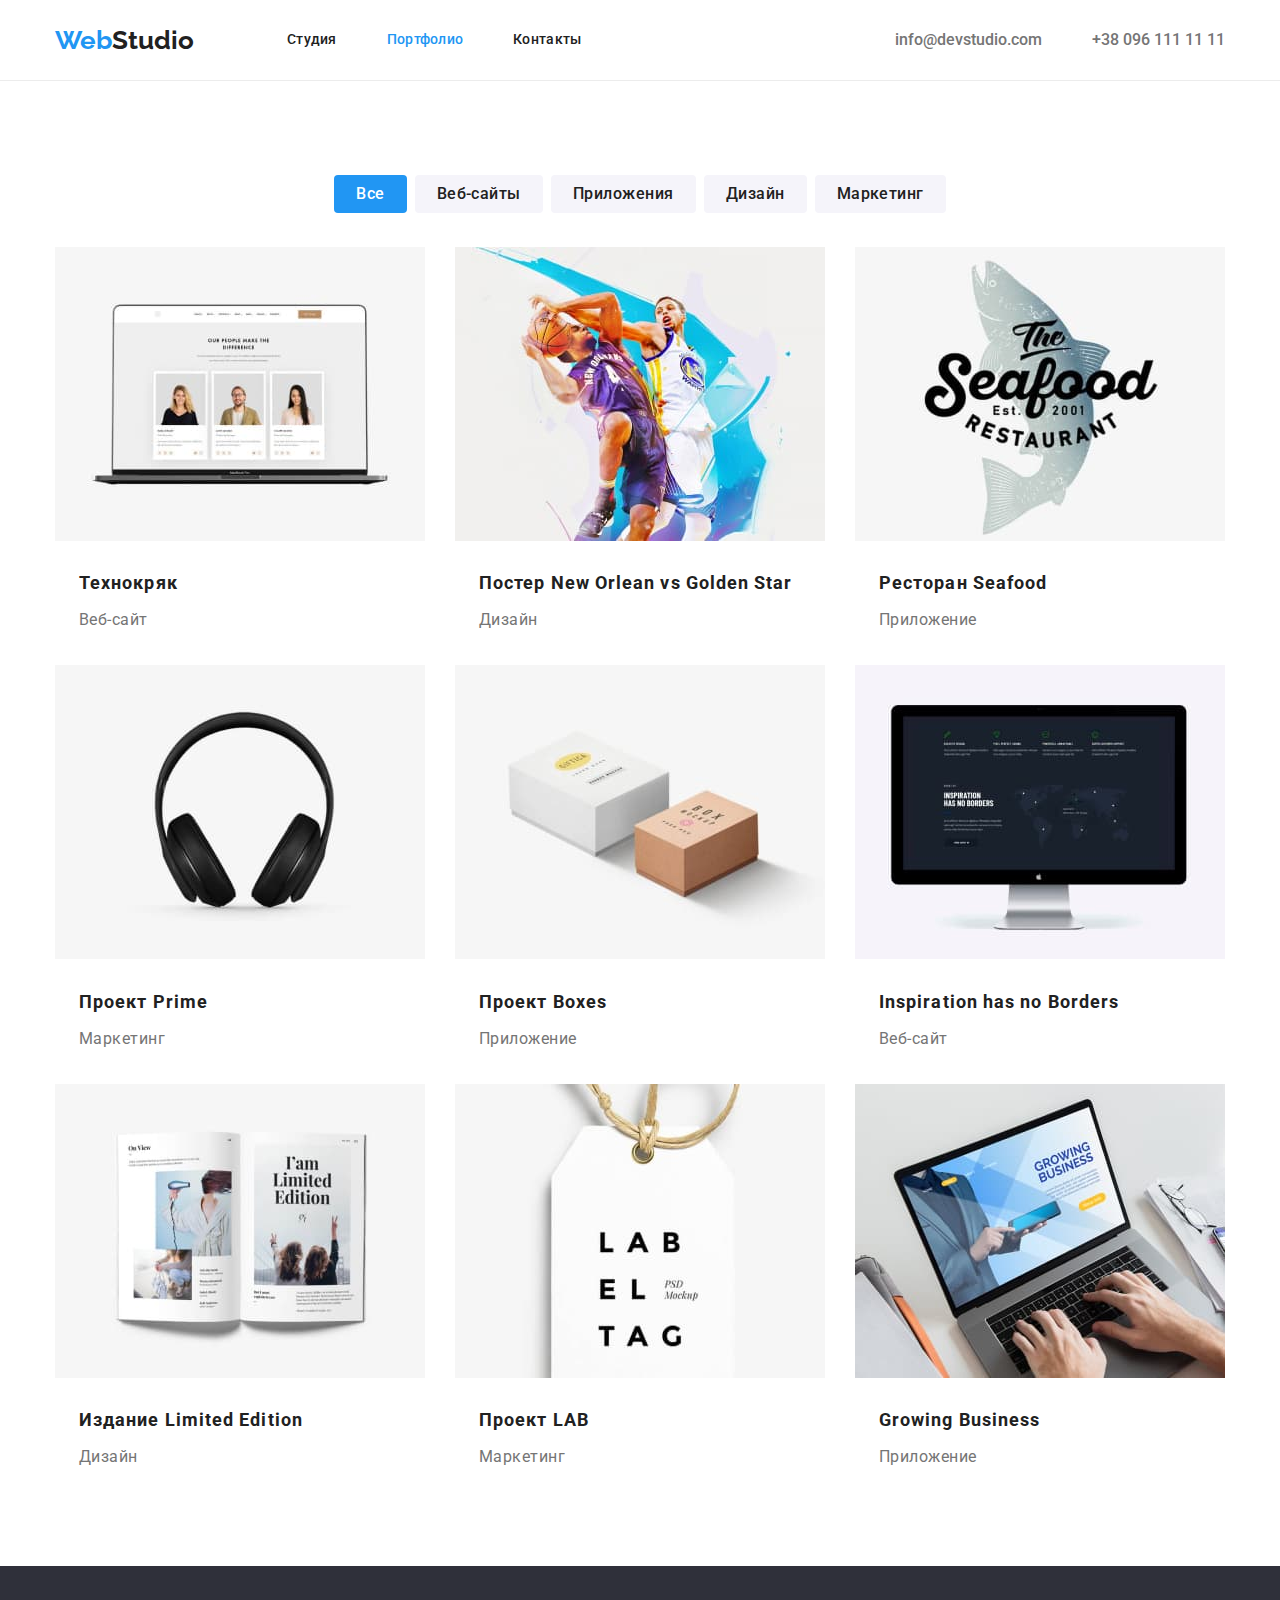
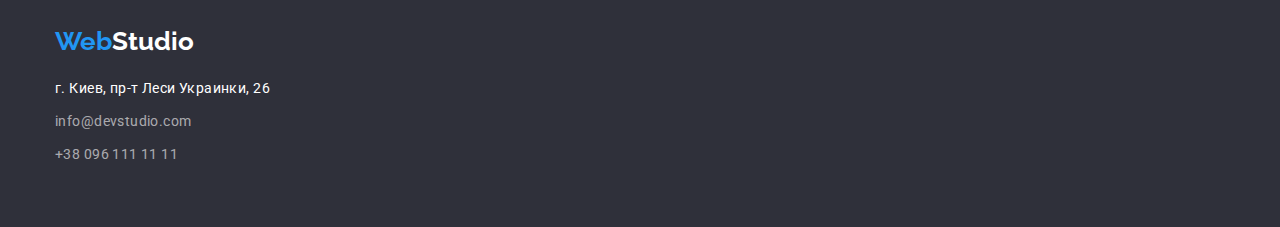
==== commit 6ea5166c: "update hw" ====
--- a/portfolio.html
+++ b/portfolio.html
@@ -47,7 +47,7 @@
     </header>
     <!--main-->
     <main>
-        <section class="portfolio">
+        <section class="portfolio section">
             <div class="container">
                 <h1 class="visually-hidden">Наши работы</h1>
                 <ul class="btn-list list">
--- a/css/style.css
+++ b/css/style.css
@@ -27,6 +27,11 @@
     padding: 0;
 }
 
+.section {
+    padding-top: 94px;
+    padding-bottom: 94px;
+}
+
 .container {
     width: 1200px;
     margin-left: auto;
@@ -73,6 +78,12 @@
     align-items: center;
 }
 
+.header .nav-link {
+    display: block;
+    padding-top: 32px;
+    padding-bottom: 32px;
+}
+
 .header .nav-item+.nav-item {
     margin-left: 50px;
 }
@@ -167,6 +178,7 @@
 
 .hero-btn {
     display: inline-block;
+    padding: 10px 32px;
 }
 
 
@@ -174,7 +186,6 @@
 
 .main-tasks .container {
     padding-top: 85px;
-    padding-bottom: 94px;
 }
 
 .main-tasks-list {
@@ -221,11 +232,6 @@
     color: var(--primary-text-color);
 }
 
-.our-work .container,
-.our-team .container {
-    padding-bottom: 94px;
-}
-
 .our-work-list {
     display: flex;
 }
@@ -281,11 +287,6 @@
 
 /*---PORTFOLIO----*/
 
-.portfolio .container {
-    padding-top: 94px;
-    padding-bottom: 94px;
-}
-
 .portfolio .btn-list {
     display: flex;
     margin-bottom: 34px;
@@ -293,6 +294,9 @@
 }
 
 .portfolio-btn {
+    padding: 6px 22px;
+    border: none;
+    border-radius: 4px;
     font-weight: 500;
     font-size: 16px;
     line-height: 1.62;
@@ -313,6 +317,14 @@
     color: var(--hero-text-color);
 }
 
+.portfolio .item {
+    margin-right: 8px;
+}
+
+.portfolio .item:last-child {
+    margin-right: 0px;
+}
+
 .portfolio .img {
     margin-bottom: 20px;
 }
@@ -323,7 +335,7 @@
 }
 
 .portfolio-item {
-    width: 370;
+    width: 370px;
     margin-right: 30px;
     margin-bottom: 30px;
 }
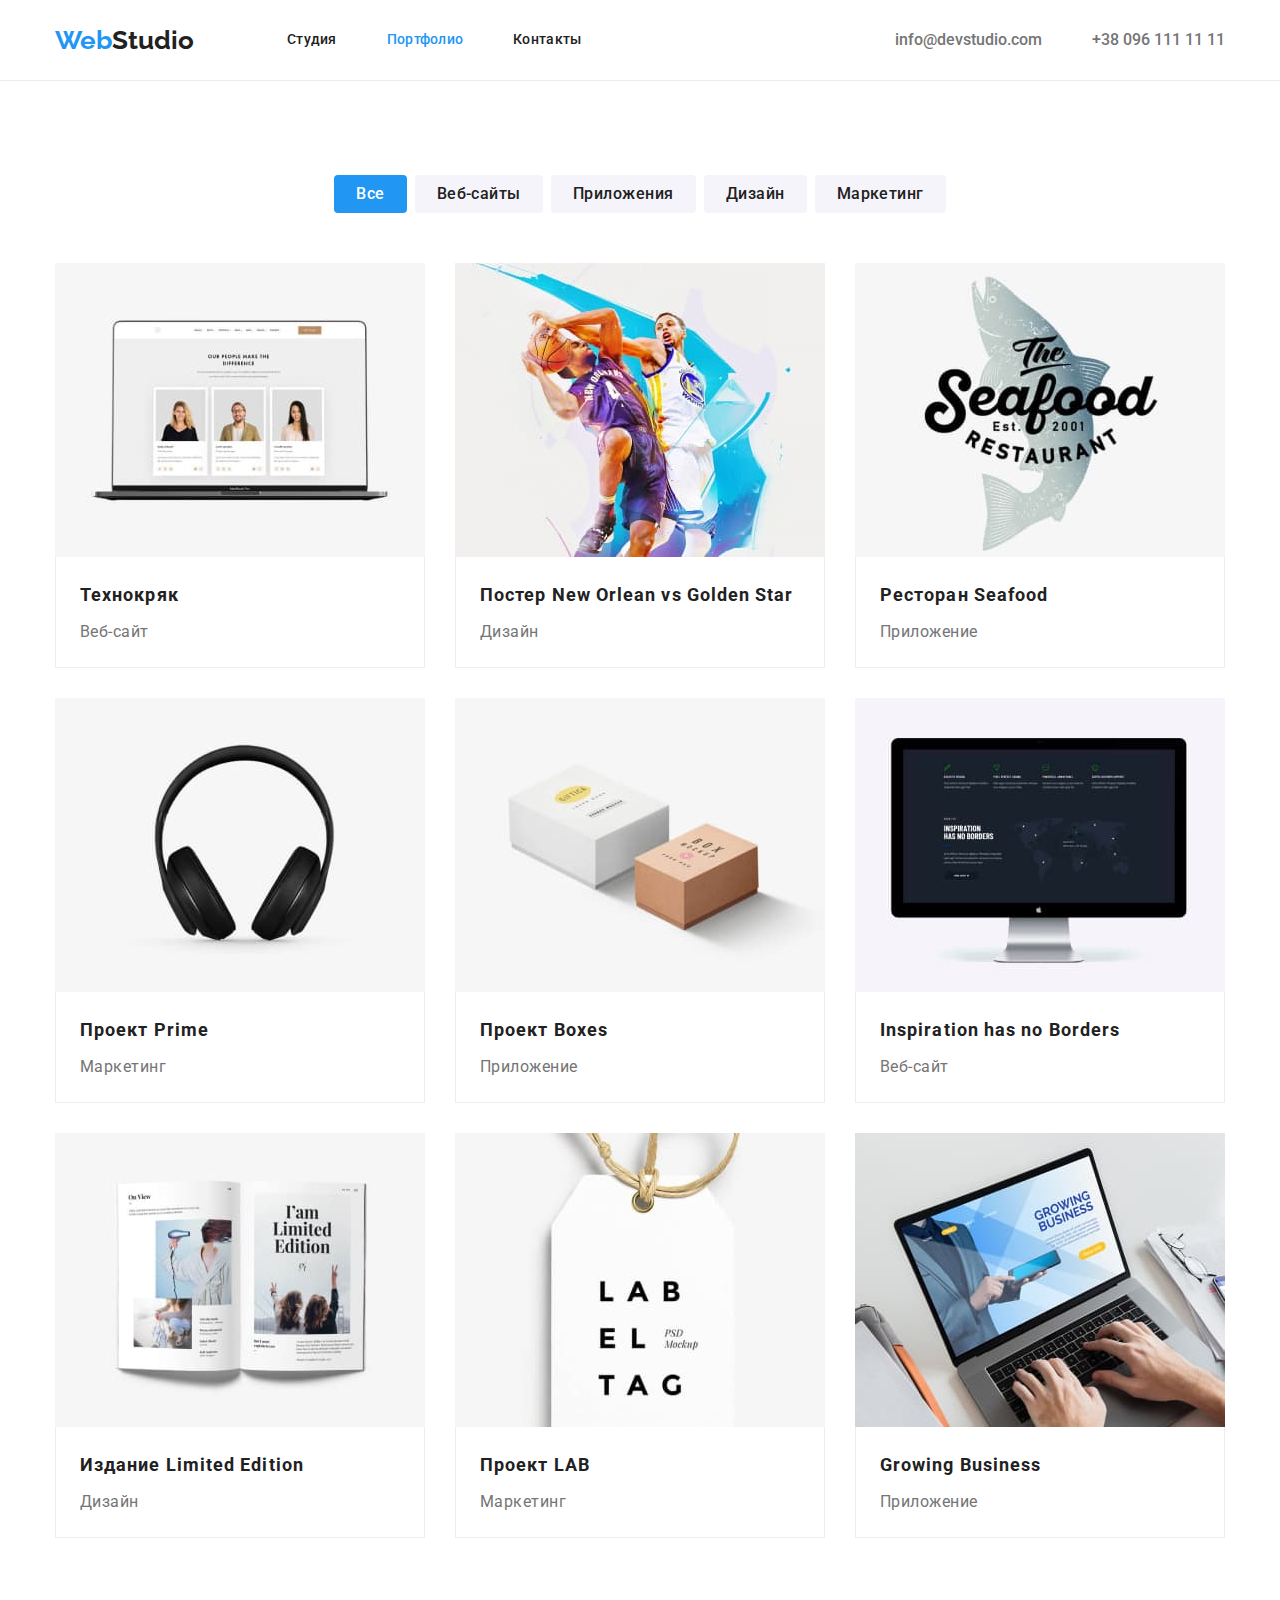
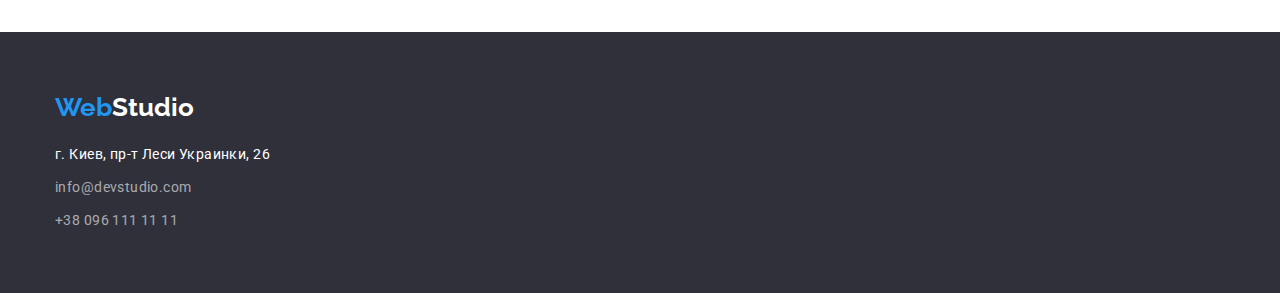
==== commit 41c682c6: "update hw" ====
--- a/portfolio.html
+++ b/portfolio.html
@@ -47,7 +47,7 @@
     </header>
     <!--main-->
     <main>
-        <section class="portfolio section">
+        <section class="section">
             <div class="container">
                 <h1 class="visually-hidden">Наши работы</h1>
                 <ul class="btn-list list">
@@ -70,48 +70,66 @@
                 <ul class="list portfolio-list">
                     <li class="portfolio-item">
                         <img class="img" src="./images/body/portfolio/technokrjak.jpg" alt="Наши люди" width="370" height="294" />
-                        <h2 class="portfolio-title">Технокряк</h2>
-                        <p class="portfolio-text">Веб-сайт</p>
+                        <div class="portfolio-description">
+                            <h2 class="portfolio-title">Технокряк</h2>
+                            <p class="portfolio-text">Веб-сайт</p>
+                        </div>
                     </li>
                     <li class="portfolio-item">
                         <img class="img" src="./images/body/portfolio/new-orlean-vs-golden-star.jpg" alt="Баскетболисты" width="370" height="294" />
-                        <h2 class="portfolio-title">Постер New Orlean vs Golden Star</h2>
-                        <p class="portfolio-text">Дизайн</p>
+                        <div class="portfolio-description">
+                            <h2 class="portfolio-title">Постер New Orlean vs Golden Star</h2>
+                            <p class="portfolio-text">Дизайн</p>
+                        </div>
                     </li>
                     <li class="portfolio-item">
                         <img class="img" src="./images/body/portfolio/seafood.jpg" alt="Постер ресторана Сифуд" width="370" height="294" />
-                        <h2 class="portfolio-title">Ресторан Seafood</h2>
-                        <p class="portfolio-text">Приложение</p>
+                        <div class="portfolio-description">
+                            <h2 class="portfolio-title">Ресторан Seafood</h2>
+                            <p class="portfolio-text">Приложение</p>
+                        </div>
                     </li>
                     <li class="portfolio-item">
                         <img class="img" src="./images/body/portfolio/project-prime.jpg" alt="Наушники" width="370" height="294" />
-                        <h2 class="portfolio-title">Проект Prime</h2>
-                        <p class="portfolio-text">Маркетинг</p>
+                        <div class="portfolio-description">
+                            <h2 class="portfolio-title">Проект Prime</h2>
+                            <p class="portfolio-text">Маркетинг</p>
+                        </div>
                     </li>
                     <li class="portfolio-item">
                         <img class="img" src="./images/body/portfolio/project-boxes.jpg" alt="Две коробки" width="370" height="294" />
-                        <h2 class="portfolio-title">Проект Boxes</h2>
-                        <p class="portfolio-text">Приложение</p>
+                        <div class="portfolio-description">
+                            <h2 class="portfolio-title">Проект Boxes</h2>
+                            <p class="portfolio-text">Приложение</p>
+                        </div>
                     </li>
                     <li class="portfolio-item">
                         <img class="img" src="./images/body/portfolio/inspirations.jpg" alt="Монитор с отобращающимся сайтом на нем" width="370" height="294" />
-                        <h2 class="portfolio-title">Inspiration has no Borders</h2>
-                        <p class="portfolio-text">Веб-сайт</p>
+                        <div class="portfolio-description">
+                            <h2 class="portfolio-title">Inspiration has no Borders</h2>
+                            <p class="portfolio-text">Веб-сайт</p>
+                        </div>
                     </li>
                     <li class="portfolio-item">
                         <img class="img" src="./images/body/portfolio/limited-edition.jpg" alt="Открытая книга" width="370" height="294" />
-                        <h2 class="portfolio-title">Издание Limited Edition</h2>
-                        <p class="portfolio-text">Дизайн</p>
+                        <div class="portfolio-description">
+                            <h2 class="portfolio-title">Издание Limited Edition</h2>
+                            <p class="portfolio-text">Дизайн</p>
+                        </div>
                     </li>
                     <li class="portfolio-item">
                         <img class="img" src="./images/body/portfolio/project-lab.jpg" alt="Бирка с надписью" width="370" height="294" />
-                        <h2 class="portfolio-title">Проект LAB</h2>
-                        <p class="portfolio-text">Маркетинг</p>
+                        <div class="portfolio-description">
+                            <h2 class="portfolio-title">Проект LAB</h2>
+                            <p class="portfolio-text">Маркетинг</p>
+                        </div>
                     </li>
                     <li class="portfolio-item">
                         <img class="img" src="./images/body/portfolio/growing-business.jpg" alt="Работа за ноутбуком" width="370" height="294" />
-                        <h2 class="portfolio-title">Growing Business</h2>
-                        <p class="portfolio-text">Приложение</p>
+                        <div class="portfolio-description">
+                            <h2 class="portfolio-title">Growing Business</h2>
+                            <p class="portfolio-text">Приложение</p>
+                        </div>
                     </li>
                 </ul>
             </div>
--- a/css/style.css
+++ b/css/style.css
@@ -145,15 +145,20 @@
 /*------MAIN------*/
 
 .hero {
+    padding: 200px 0;
     text-align: center;
     background-color: var(--primary-background-color);
     color: var(--hero-text-color);
 }
 
+.hero .container {
+    max-width: 696px;
+    margin-left: auto;
+    margin-right: auto;
+}
+
 .hero-title {
     margin-bottom: 30px;
-    margin-left: 452px;
-    margin-right: 452px;
     font-weight: 900;
     font-size: 44px;
     line-height: 1.36;
@@ -174,6 +179,7 @@
     box-shadow: 0px 4px 4px rgba(0, 0, 0, 0.15);
     border-radius: 4px;
     color: inherit;
+    cursor: pointer;
 }
 
 .hero-btn {
@@ -183,10 +189,6 @@
 
 
 /* Main tasks  */
-
-.main-tasks .container {
-    padding-top: 85px;
-}
 
 .main-tasks-list {
     display: flex;
@@ -220,6 +222,16 @@
 
 
 /* OUR WORK */
+
+.our-work {
+    padding-top: 0;
+}
+
+.our-work .img {
+    display: block;
+    max-width: 100%;
+    height: auto;
+}
 
 .our-work-title,
 .our-team-title {
@@ -266,6 +278,11 @@
     margin-left: 30px;
 }
 
+.our-team-container {
+    padding-top: 30px;
+    padding-bottom: 30px;
+}
+
 .our-team-name,
 .our-team-text {
     font-weight: 500;
@@ -281,15 +298,14 @@
     font-weight: 400;
     color: var(--secondary-text-color);
     margin-bottom: 0;
-    padding-bottom: 30px;
 }
 
 
 /*---PORTFOLIO----*/
 
-.portfolio .btn-list {
-    display: flex;
-    margin-bottom: 34px;
+.btn-list {
+    display: flex;
+    margin-bottom: 50px;
     justify-content: center;
 }
 
@@ -304,6 +320,7 @@
     letter-spacing: 0.03em;
     color: var(--primary-text-color);
     background-color: var(--secondary-background-color);
+    cursor: pointer;
 }
 
 .portfolio-btn:hover,
@@ -317,16 +334,12 @@
     color: var(--hero-text-color);
 }
 
-.portfolio .item {
+.btn-list .item {
     margin-right: 8px;
 }
 
-.portfolio .item:last-child {
+.btn-list .item:last-child {
     margin-right: 0px;
-}
-
-.portfolio .img {
-    margin-bottom: 20px;
 }
 
 .portfolio-list {
@@ -346,6 +359,21 @@
 
 .portfolio-item:nth-last-child(-n + 3) {
     margin-bottom: 0;
+}
+
+.portfolio-item .img {
+    display: block;
+    max-width: 100%;
+    height: auto;
+}
+
+.portfolio-description {
+    padding-top: 20px;
+    padding-right: 24px;
+    padding-bottom: 20px;
+    padding-left: 24px;
+    border: 1px solid #EEEEEE;
+    border-top: 0;
 }
 
 .portfolio-title {
@@ -365,21 +393,17 @@
     color: var(--secondary-text-color);
 }
 
-.portfolio-title,
-.portfolio-text {
-    padding-left: 24px;
-}
-
 
 /*------FOOTER------*/
 
 .footer {
     background-color: var(--primary-background-color);
-}
-
-.footer .container {
     padding-top: 60px;
     padding-bottom: 60px;
+}
+
+.footer .logo {
+    margin-right: 0;
 }
 
 .logo-footer,
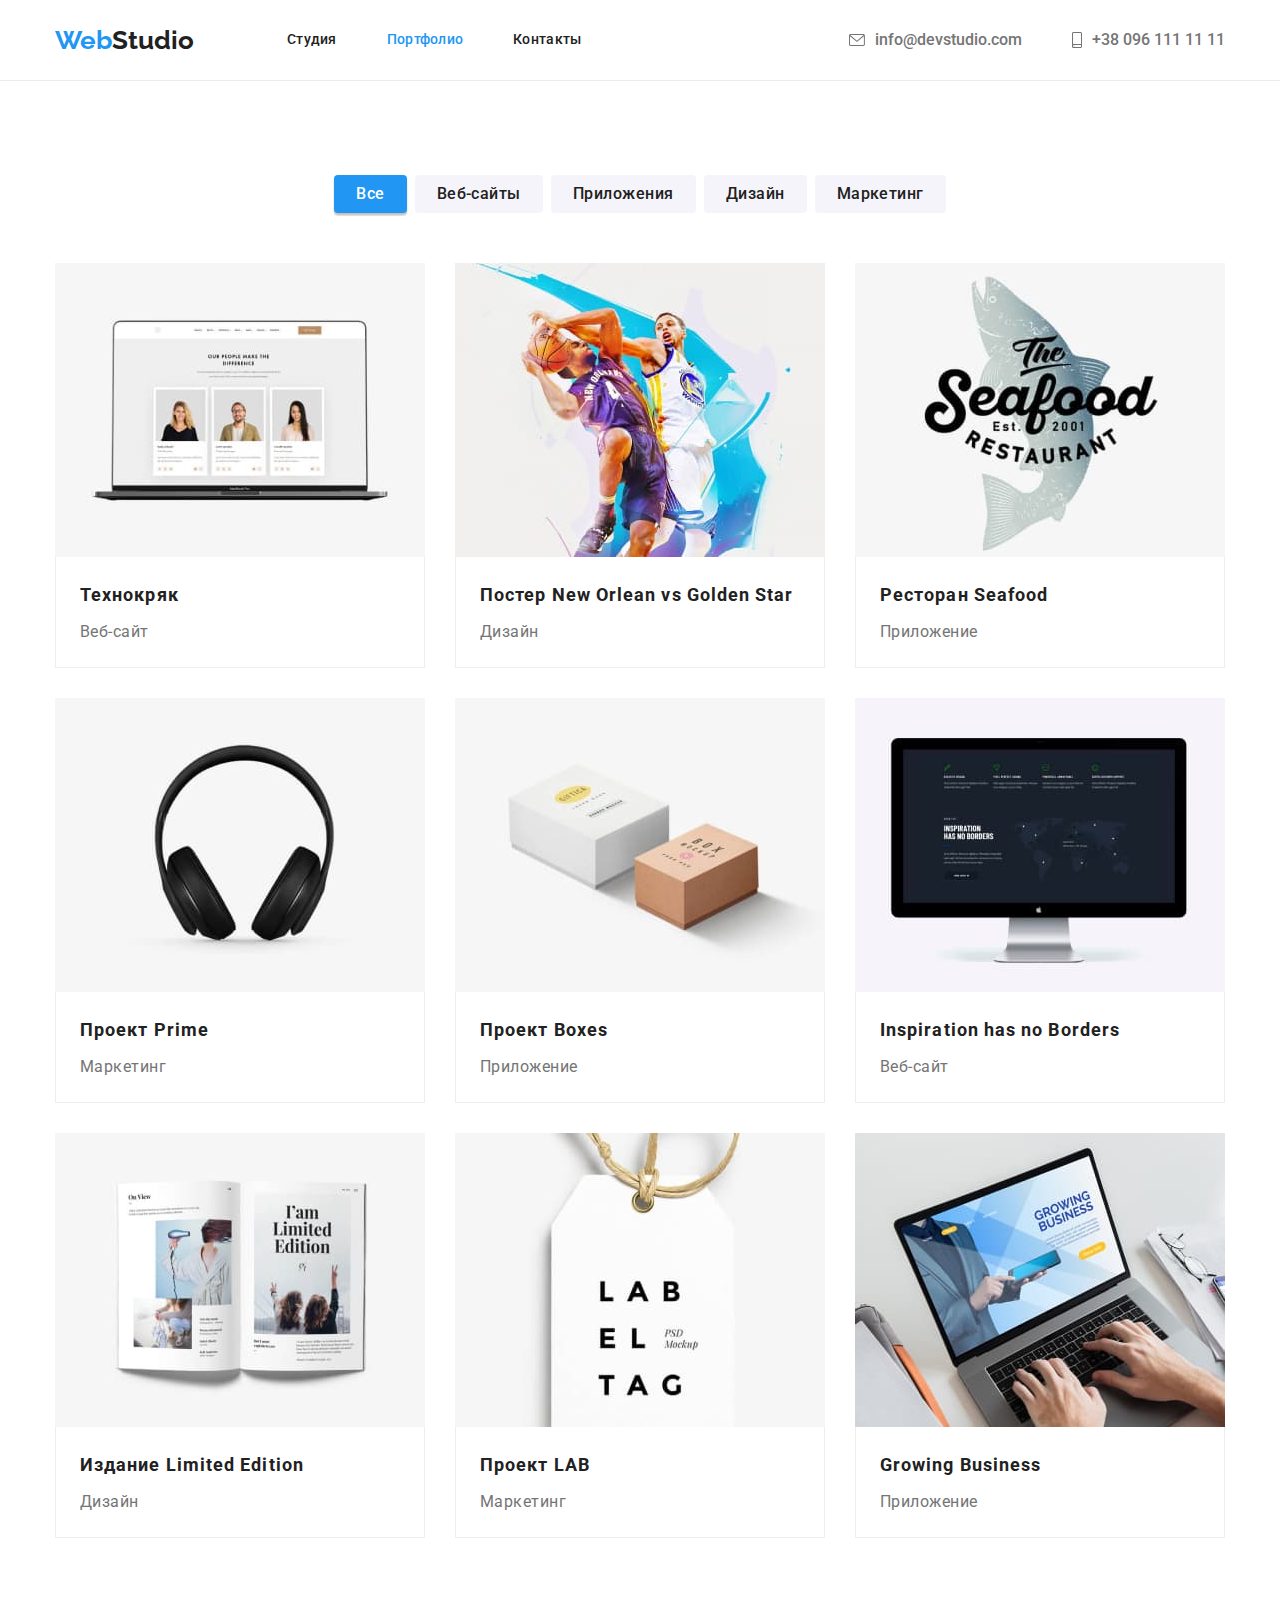
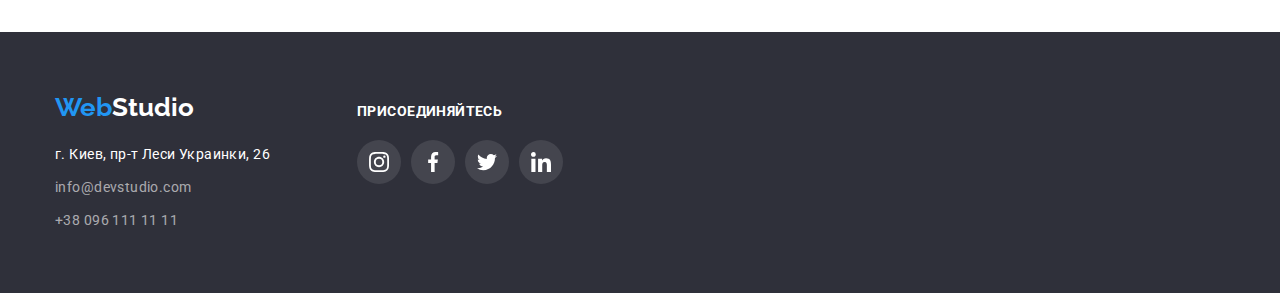
==== commit 711a7080: "add svg+shadows" ====
--- a/portfolio.html
+++ b/portfolio.html
@@ -36,11 +36,17 @@
             </nav>
             <ul class="contact-us list">
                 <li class="contact-us-item">
-                    <a href="mailto:info@devstudio.com" lang="en" class="contact-us-link link">info@devstudio.com</a
-            >
-          </li>
-          <li class="contact-us-item">
-            <a href="tel:+380961111111" class="contact-us-link link">+38 096 111 11 11</a>
+                    <a href="mailto:info@devstudio.com" lang="en" class="contact-us-link link">
+                        <svg class="contact-icons" width="16" height="12">
+                <use href="./images/body/icons/sprite.svg#envelope"></use>
+              </svg> info@devstudio.com
+                    </a>
+                </li>
+                <li class="contact-us-item">
+                    <a href="tel:+380961111111" class="contact-us-link link">
+                        <svg class="contact-icons" width="10" height="16">
+                <use href="./images/body/icons/sprite.svg#smartphone"></use>
+              </svg> +38 096 111 11 11</a>
                 </li>
             </ul>
         </div>
@@ -69,67 +75,83 @@
                 </ul>
                 <ul class="list portfolio-list">
                     <li class="portfolio-item">
-                        <img class="img" src="./images/body/portfolio/technokrjak.jpg" alt="Наши люди" width="370" height="294" />
-                        <div class="portfolio-description">
-                            <h2 class="portfolio-title">Технокряк</h2>
-                            <p class="portfolio-text">Веб-сайт</p>
-                        </div>
-                    </li>
-                    <li class="portfolio-item">
-                        <img class="img" src="./images/body/portfolio/new-orlean-vs-golden-star.jpg" alt="Баскетболисты" width="370" height="294" />
-                        <div class="portfolio-description">
-                            <h2 class="portfolio-title">Постер New Orlean vs Golden Star</h2>
-                            <p class="portfolio-text">Дизайн</p>
-                        </div>
-                    </li>
-                    <li class="portfolio-item">
-                        <img class="img" src="./images/body/portfolio/seafood.jpg" alt="Постер ресторана Сифуд" width="370" height="294" />
-                        <div class="portfolio-description">
-                            <h2 class="portfolio-title">Ресторан Seafood</h2>
-                            <p class="portfolio-text">Приложение</p>
-                        </div>
-                    </li>
-                    <li class="portfolio-item">
-                        <img class="img" src="./images/body/portfolio/project-prime.jpg" alt="Наушники" width="370" height="294" />
-                        <div class="portfolio-description">
-                            <h2 class="portfolio-title">Проект Prime</h2>
-                            <p class="portfolio-text">Маркетинг</p>
-                        </div>
-                    </li>
-                    <li class="portfolio-item">
-                        <img class="img" src="./images/body/portfolio/project-boxes.jpg" alt="Две коробки" width="370" height="294" />
-                        <div class="portfolio-description">
-                            <h2 class="portfolio-title">Проект Boxes</h2>
-                            <p class="portfolio-text">Приложение</p>
-                        </div>
-                    </li>
-                    <li class="portfolio-item">
-                        <img class="img" src="./images/body/portfolio/inspirations.jpg" alt="Монитор с отобращающимся сайтом на нем" width="370" height="294" />
-                        <div class="portfolio-description">
-                            <h2 class="portfolio-title">Inspiration has no Borders</h2>
-                            <p class="portfolio-text">Веб-сайт</p>
-                        </div>
-                    </li>
-                    <li class="portfolio-item">
-                        <img class="img" src="./images/body/portfolio/limited-edition.jpg" alt="Открытая книга" width="370" height="294" />
-                        <div class="portfolio-description">
-                            <h2 class="portfolio-title">Издание Limited Edition</h2>
-                            <p class="portfolio-text">Дизайн</p>
-                        </div>
-                    </li>
-                    <li class="portfolio-item">
-                        <img class="img" src="./images/body/portfolio/project-lab.jpg" alt="Бирка с надписью" width="370" height="294" />
-                        <div class="portfolio-description">
-                            <h2 class="portfolio-title">Проект LAB</h2>
-                            <p class="portfolio-text">Маркетинг</p>
-                        </div>
-                    </li>
-                    <li class="portfolio-item">
-                        <img class="img" src="./images/body/portfolio/growing-business.jpg" alt="Работа за ноутбуком" width="370" height="294" />
-                        <div class="portfolio-description">
-                            <h2 class="portfolio-title">Growing Business</h2>
-                            <p class="portfolio-text">Приложение</p>
-                        </div>
+                        <a href="" class="link">
+                            <img class="img" src="./images/body/portfolio/technokrjak.jpg" alt="Наши люди" width="370" height="294" />
+                            <div class="portfolio-description">
+                                <h2 class="portfolio-title">Технокряк</h2>
+                                <p class="portfolio-text">Веб-сайт</p>
+                            </div>
+                        </a>
+                    </li>
+                    <li class="portfolio-item">
+                        <a href="" class="link">
+                            <img class="img" src="./images/body/portfolio/new-orlean-vs-golden-star.jpg" alt="Баскетболисты" width="370" height="294" />
+                            <div class="portfolio-description">
+                                <h2 class="portfolio-title">Постер New Orlean vs Golden Star</h2>
+                                <p class="portfolio-text">Дизайн</p>
+                            </div>
+                        </a>
+                    </li>
+                    <li class="portfolio-item">
+                        <a href="" class="link">
+                            <img class="img" src="./images/body/portfolio/seafood.jpg" alt="Постер ресторана Сифуд" width="370" height="294" />
+                            <div class="portfolio-description">
+                                <h2 class="portfolio-title">Ресторан Seafood</h2>
+                                <p class="portfolio-text">Приложение</p>
+                            </div>
+                        </a>
+                    </li>
+                    <li class="portfolio-item">
+                        <a href="" class="link">
+                            <img class="img" src="./images/body/portfolio/project-prime.jpg" alt="Наушники" width="370" height="294" />
+                            <div class="portfolio-description">
+                                <h2 class="portfolio-title">Проект Prime</h2>
+                                <p class="portfolio-text">Маркетинг</p>
+                            </div>
+                        </a>
+                    </li>
+                    <li class="portfolio-item">
+                        <a href="" class="link">
+                            <img class="img" src="./images/body/portfolio/project-boxes.jpg" alt="Две коробки" width="370" height="294" />
+                            <div class="portfolio-description">
+                                <h2 class="portfolio-title">Проект Boxes</h2>
+                                <p class="portfolio-text">Приложение</p>
+                            </div>
+                        </a>
+                    </li>
+                    <li class="portfolio-item">
+                        <a href="" class="link">
+                            <img class="img" src="./images/body/portfolio/inspirations.jpg" alt="Монитор с отобращающимся сайтом на нем" width="370" height="294" />
+                            <div class="portfolio-description">
+                                <h2 class="portfolio-title">Inspiration has no Borders</h2>
+                                <p class="portfolio-text">Веб-сайт</p>
+                            </div>
+                        </a>
+                    </li>
+                    <li class="portfolio-item">
+                        <a href="" class="link">
+                            <img class="img" src="./images/body/portfolio/limited-edition.jpg" alt="Открытая книга" width="370" height="294" />
+                            <div class="portfolio-description">
+                                <h2 class="portfolio-title">Издание Limited Edition</h2>
+                                <p class="portfolio-text">Дизайн</p>
+                            </div>
+                        </a>
+                    </li>
+                    <li class="portfolio-item">
+                        <a href="" class="link"><img class="img" src="./images/body/portfolio/project-lab.jpg" alt="Бирка с надписью" width="370" height="294" />
+                            <div class="portfolio-description">
+                                <h2 class="portfolio-title">Проект LAB</h2>
+                                <p class="portfolio-text">Маркетинг</p>
+                            </div>
+                        </a>
+                    </li>
+                    <li class="portfolio-item">
+                        <a href="" class="link"><img class="img" src="./images/body/portfolio/growing-business.jpg" alt="Работа за ноутбуком" width="370" height="294" />
+                            <div class="portfolio-description">
+                                <h2 class="portfolio-title">Growing Business</h2>
+                                <p class="portfolio-text">Приложение</p>
+                            </div>
+                        </a>
                     </li>
                 </ul>
             </div>
@@ -138,29 +160,64 @@
     <!--footer-->
     <footer class="footer">
         <div class="container">
-            <a class="logo link" href="./index.html" lang="en">Web<span class="logo-footer">Studio</span></a
-        >
-        <address class="address">
-          <ul class="address-list list">
-            <li class="address-item">
-              <a
-                href="https://goo.gl/maps/aVmXrmSKE6ymTyCH6"
-                target="no_blank"
-                rel="noopener noreferer"
-                class="address-link office link"
-                >г. Киев, пр-т Леси Украинки, 26</a
-              >
-            </li>
-            <li class="address-item">
-              <a href="mailto:info@devstudio.com" lang="en" class="address-link link"
-                >info@devstudio.com</a
-              >
-            </li>
-            <li class="address-item">
-              <a href="tel:+380961111111" class="address-link link">+38 096 111 11 11</a>
-            </li>
-            </ul>
-            </address>
+            <div class="footer-contacts">
+                <a class="logo link" href="./index.html" lang="en">Web<span class="logo-footer">Studio</span></a
+          >
+          <address class="address">
+            <ul class="address-list list">
+              <li class="address-item">
+                <a
+                  href="https://goo.gl/maps/aVmXrmSKE6ymTyCH6"
+                  target="no_blank"
+                  rel="noopener noreferer"
+                  class="address-link office link"
+                  >г. Киев, пр-т Леси Украинки, 26</a
+                >
+              </li>
+              <li class="address-item">
+                <a href="mailto:info@devstudio.com" lang="en" class="address-link link"
+                  >info@devstudio.com</a
+                >
+              </li>
+              <li class="address-item">
+                <a href="tel:+380961111111" class="address-link link">+38 096 111 11 11</a>
+                </li>
+                </ul>
+                </address>
+            </div>
+            <div class="footer-socials">
+                <h3>присоединяйтесь</h3>
+                <ul class="list">
+                    <li class="item">
+                        <a class="link" href="https://www.instagram.com/" aria-label="instargam" target="no_blank" rel="noopener noreferer">
+                            <svg class="social-logo" width="20" height="20">
+                  <use href="./images/body/icons/sprite.svg#instagram"></use>
+                </svg>
+                        </a>
+                    </li>
+                    <li class="item">
+                        <a class="link" href="https://www.facebook.com/" aria-label="facebook" target="no_blank" rel="noopener noreferer">
+                            <svg class="social-logo" width="20" height="20">
+                  <use href="./images/body/icons/sprite.svg#facebook"></use>
+                </svg>
+                        </a>
+                    </li>
+                    <li class="item">
+                        <a class="link" href="https://twitter.com/" aria-label="twitter" target="no_blank" rel="noopener noreferer">
+                            <svg class="social-logo" width="20" height="20">
+                  <use href="./images/body/icons/sprite.svg#twitter"></use>
+                </svg>
+                        </a>
+                    </li>
+                    <li class="item">
+                        <a class="link" href="https://www.linkedin.com/" aria-label="linkedin" target="no_blank" rel="noopener noreferer">
+                            <svg class="social-logo" width="20" height="20">
+                  <use href="./images/body/icons/sprite.svg#linkedin"></use>
+                </svg>
+                        </a>
+                    </li>
+                </ul>
+            </div>
         </div>
     </footer>
 </body>
--- a/css/style.css
+++ b/css/style.css
@@ -2,12 +2,12 @@
     --main-font-family: 'Roboto', sans-serif;
     --secondary-font-family: 'Raleway', sans-serif;
     --text-font-size: 14px;
-    --hero-text-color: #FFFFFF;
+    --hero-text-color: #ffffff;
     --primary-text-color: #212121;
     --secondary-text-color: #757575;
-    --accent-color: #2196F3;
-    --primary-background-color: #2F303A;
-    --secondary-background-color: #F5F4FA;
+    --accent-color: #2196f3;
+    --primary-background-color: #2f303a;
+    --secondary-background-color: #f5f4fa;
     --address-text-color: rgba(255, 255, 255, 0.6);
 }
 
@@ -68,7 +68,7 @@
 /*------HEADER------*/
 
 .header {
-    border-bottom: 1px solid #ECECEC;
+    border-bottom: 1px solid #ececec;
 }
 
 .header .container,
@@ -128,8 +128,10 @@
 }
 
 .contact-us-link {
+    display: flex;
     font-weight: 500;
     color: var(--secondary-text-color);
+    align-items: center;
 }
 
 .contact-us-link:hover,
@@ -138,6 +140,11 @@
     cursor: pointer;
 }
 
+.contact-icons {
+    fill: currentColor;
+    margin-right: 10px;
+}
+
 
 /*------HEADER------*/
 
@@ -149,12 +156,14 @@
     text-align: center;
     background-color: var(--primary-background-color);
     color: var(--hero-text-color);
+    background-image: linear-gradient(to right, rgba(47, 48, 58, 0.4), rgba(47, 48, 58, 0.4)), url(../images/body/hero-background.jpg);
+    max-width: 1600px;
+    margin-left: auto;
+    margin-right: auto;
 }
 
 .hero .container {
     max-width: 696px;
-    margin-left: auto;
-    margin-right: auto;
 }
 
 .hero-title {
@@ -185,6 +194,7 @@
 .hero-btn {
     display: inline-block;
     padding: 10px 32px;
+    border: none;
 }
 
 
@@ -194,12 +204,24 @@
     display: flex;
 }
 
+
+/* для display:flex вместо width нужно использовать flex-basis */
+
 .main-tasks-item {
-    width: calc((100%-30)/4);
+    flex-basis: calc((100% - 30) / 4);
 }
 
 .main-tasks-item+.main-tasks-item {
     margin-left: 30px;
+}
+
+.main-task-container {
+    display: flex;
+    height: 120px;
+    background-color: var(--secondary-background-color);
+    justify-content: center;
+    align-items: center;
+    margin-bottom: 30px;
 }
 
 .main-tasks-title {
@@ -249,7 +271,7 @@
 }
 
 .our-work-item {
-    width: calc((100%-60)/3);
+    width: calc((100%-60) / 3);
 }
 
 .our-work-item+.our-work-item {
@@ -272,6 +294,7 @@
     box-shadow: 0px 1px 3px rgba(0, 0, 0, 0.12), 0px 1px 1px rgba(0, 0, 0, 0.14), 0px 2px 1px rgba(0, 0, 0, 0.2);
     border-bottom-left-radius: 4px;
     border-bottom-right-radius: 4px;
+    padding-bottom: 30px;
 }
 
 .our-team-item+.our-team-item {
@@ -280,7 +303,40 @@
 
 .our-team-container {
     padding-top: 30px;
-    padding-bottom: 30px;
+    padding-bottom: 16px;
+}
+
+.our-team-item .list {
+    display: flex;
+    justify-content: center;
+    align-items: center;
+}
+
+.our-team-item .item {
+    display: flex;
+    background-color: var(--hero-text-color);
+    justify-content: center;
+    align-items: center;
+}
+
+.our-team-item .item:not(:last-child) {
+    margin-right: 10px;
+}
+
+.our-team-item .link {
+    display: flex;
+    justify-content: center;
+    align-items: center;
+    width: 44px;
+    height: 44px;
+    color: #afb1b8;
+}
+
+.our-team-item .link:hover,
+.our-team-item .link:focus {
+    background-color: var(--accent-color);
+    border-radius: 50%;
+    color: var(--hero-text-color);
 }
 
 .our-team-name,
@@ -298,6 +354,62 @@
     font-weight: 400;
     color: var(--secondary-text-color);
     margin-bottom: 0;
+}
+
+.our-team .social-logo {
+    fill: currentColor;
+}
+
+
+/* OUR CLIENTS */
+
+.our-clients .container {
+    padding-top: 94px;
+    padding-bottom: 94px;
+}
+
+.our-clients .title {
+    margin-bottom: 50px;
+    font-weight: 700;
+    font-size: 36px;
+    line-height: 1.17;
+    text-align: center;
+    letter-spacing: 0.03em;
+    color: #212121;
+}
+
+.our-clients .list {
+    display: flex;
+    justify-content: center;
+    align-items: center;
+}
+
+.our-clients .item {
+    display: flex;
+}
+
+.our-clients .item+.item {
+    margin-left: 20px;
+}
+
+.our-clients .link {
+    display: flex;
+    width: 170px;
+    height: 92px;
+    border-radius: 4px;
+    justify-content: center;
+    align-items: center;
+    color: #afb1b8;
+    border: 1px solid currentColor;
+}
+
+.our-clients .link:hover,
+.our-clients .link:focus {
+    color: var(--accent-color);
+}
+
+.clients-icon {
+    fill: currentColor;
 }
 
 
@@ -327,11 +439,13 @@
 .portfolio-btn:focus {
     color: var(--hero-text-color);
     background-color: var(--accent-color);
+    box-shadow: 0px 3px 1px rgba(0, 0, 0, 0.1), 0px 1px 2px rgba(0, 0, 0, 0.08), 0px 2px 2px rgba(0, 0, 0, 0.12);
 }
 
 .current-portfolio-btn {
     background-color: var(--accent-color);
     color: var(--hero-text-color);
+    box-shadow: 0px 3px 1px rgba(0, 0, 0, 0.1), 0px 1px 2px rgba(0, 0, 0, 0.08), 0px 2px 2px rgba(0, 0, 0, 0.12);
 }
 
 .btn-list .item {
@@ -347,8 +461,14 @@
     flex-wrap: wrap;
 }
 
+
+/* для display:flex вместо width нужно использовать flex-basis */
+
+
+/* gap: 30px - забивка флекс-сетки на маржине 30 */
+
 .portfolio-item {
-    width: 370px;
+    flex-basis: calc((100% - 60px) / 3);
     margin-right: 30px;
     margin-bottom: 30px;
 }
@@ -365,6 +485,11 @@
     display: block;
     max-width: 100%;
     height: auto;
+}
+
+.portfolio-item .link:hover {
+    display: block;
+    box-shadow: 0px 1px 1px rgba(0, 0, 0, 0.12), 0px 4px 4px rgba(0, 0, 0, 0.06), 1px 4px 6px rgba(0, 0, 0, 0.16);
 }
 
 .portfolio-description {
@@ -372,7 +497,7 @@
     padding-right: 24px;
     padding-bottom: 20px;
     padding-left: 24px;
-    border: 1px solid #EEEEEE;
+    border: 1px solid #eeeeee;
     border-top: 0;
 }
 
@@ -402,8 +527,13 @@
     padding-bottom: 60px;
 }
 
-.footer .logo {
-    margin-right: 0;
+.footer .container {
+    display: flex;
+    align-items: baseline;
+}
+
+.footer .footer-contacts {
+    margin-right: 70px;
 }
 
 .logo-footer,
@@ -426,4 +556,43 @@
 
 .address-item+.address-item {
     margin-top: 9px;
+}
+
+.footer-socials {
+    width: 206px;
+    height: 80px;
+}
+
+.footer-socials .list {
+    display: flex;
+    justify-content: space-between;
+}
+
+.footer-socials h3 {
+    margin-bottom: 20px;
+    font-family: var(--main-font-family);
+    font-weight: 700;
+    font-size: 14px;
+    line-height: 1.14;
+    letter-spacing: 0.03em;
+    text-transform: uppercase;
+    color: var(--hero-text-color);
+}
+
+.footer-socials .link {
+    display: flex;
+    width: 44px;
+    height: 44px;
+    background-color: rgba(255, 255, 255, 0.1);
+    justify-content: center;
+    align-items: center;
+    border-radius: 50%;
+}
+
+.footer-socials .link:hover {
+    background-color: var(--accent-color);
+}
+
+.footer-socials .social-logo {
+    fill: var(--hero-text-color);
 }